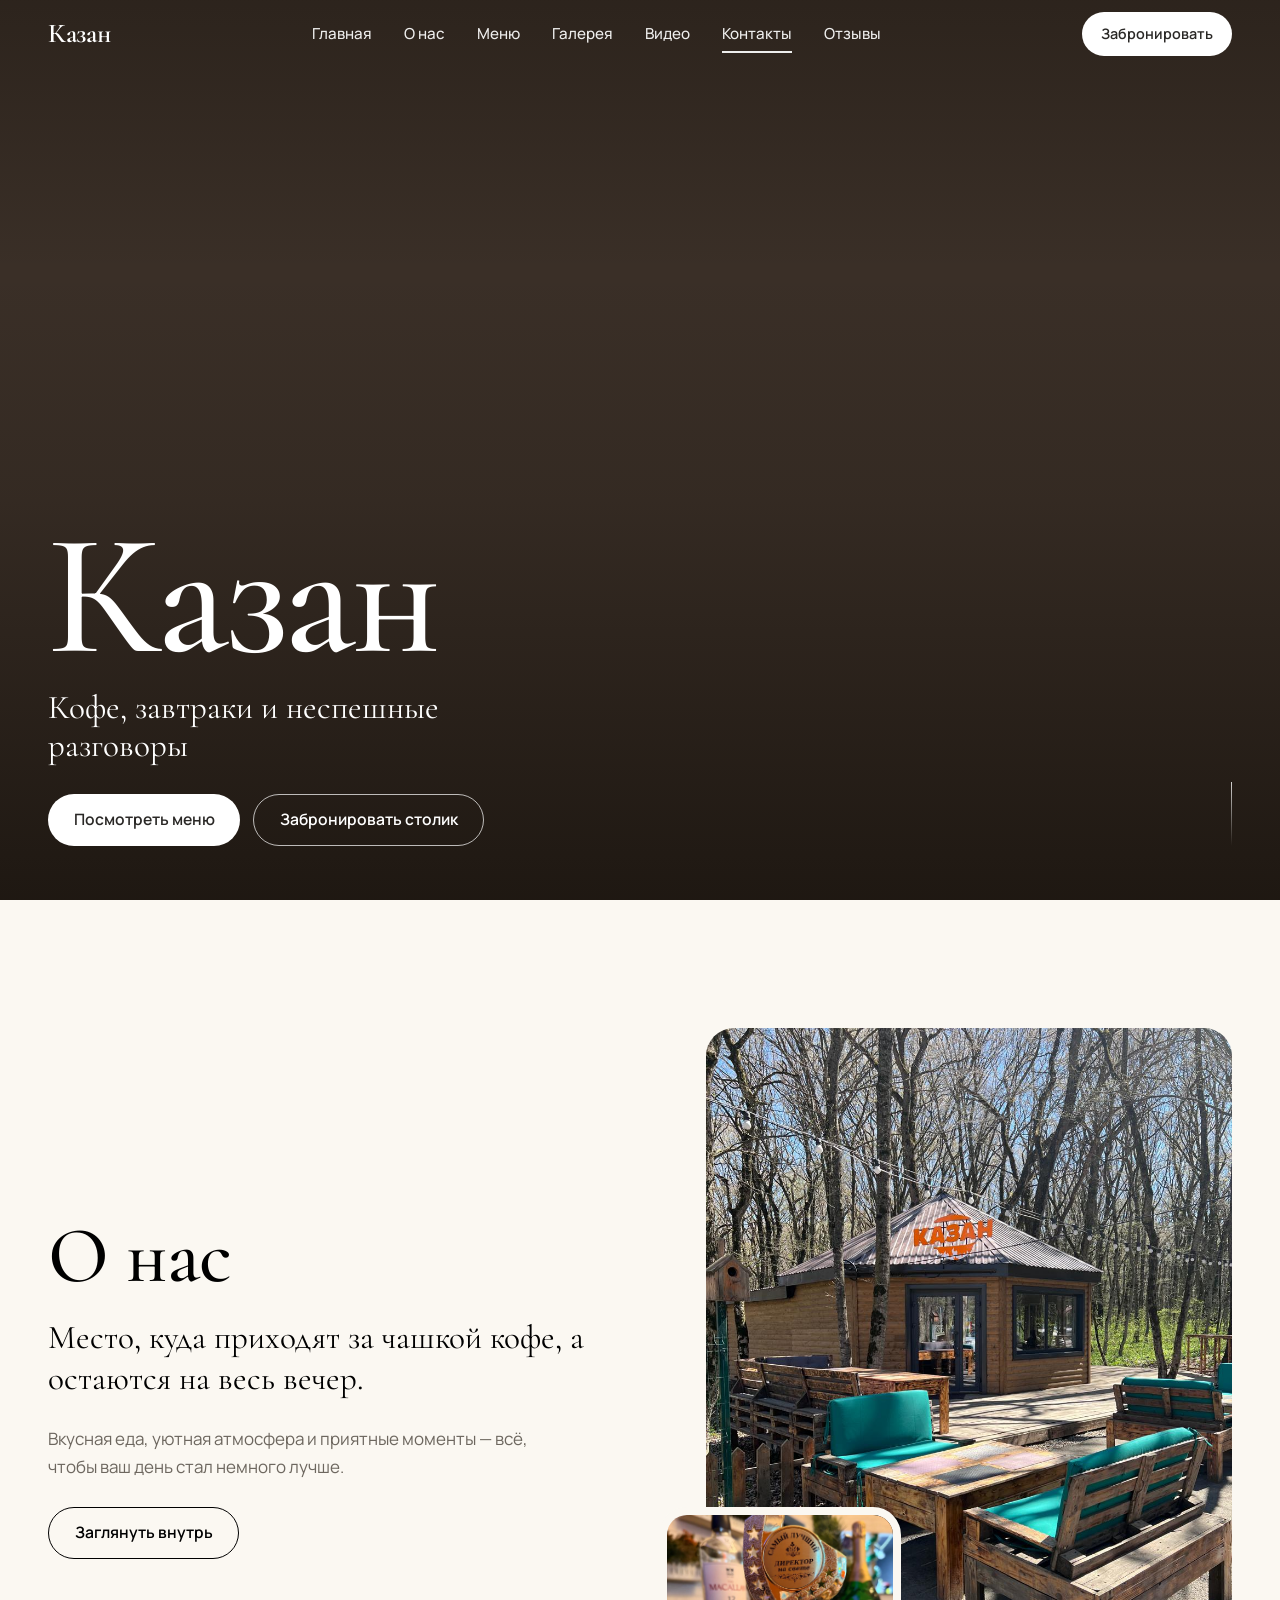
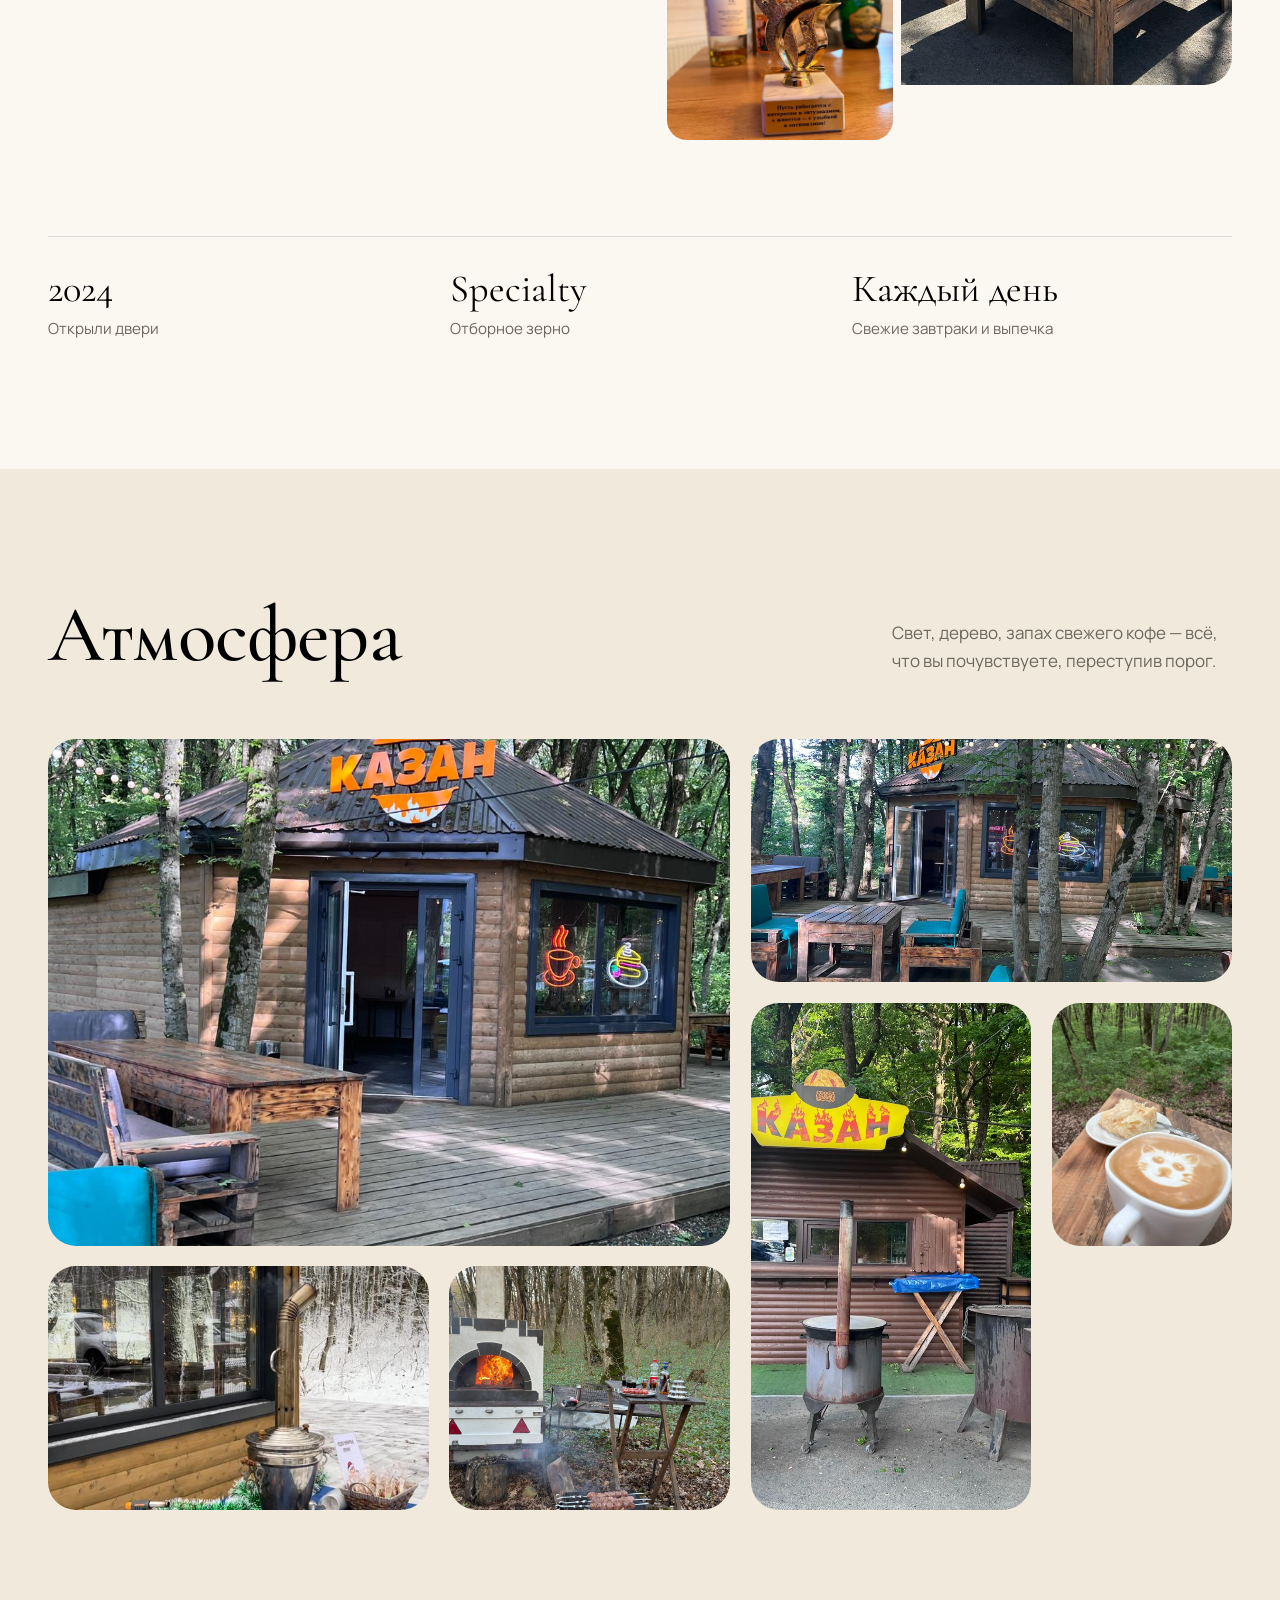
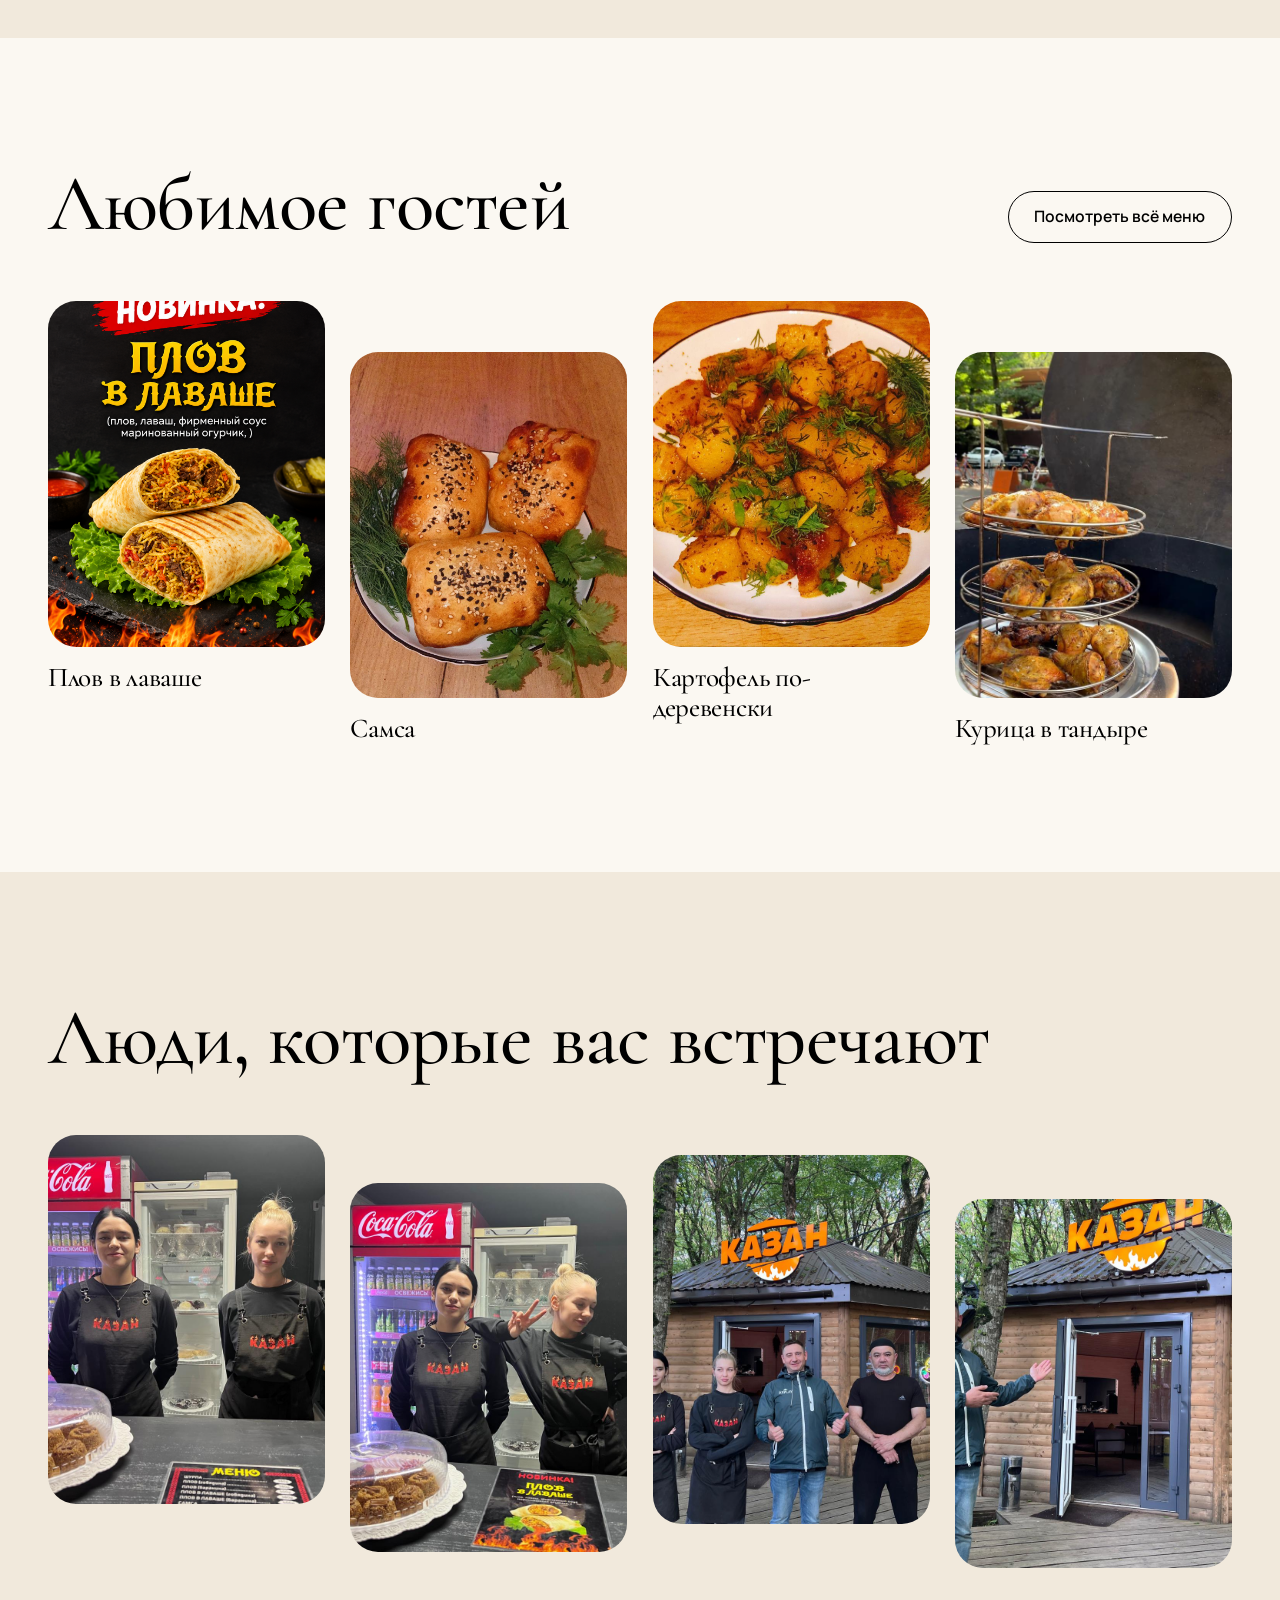
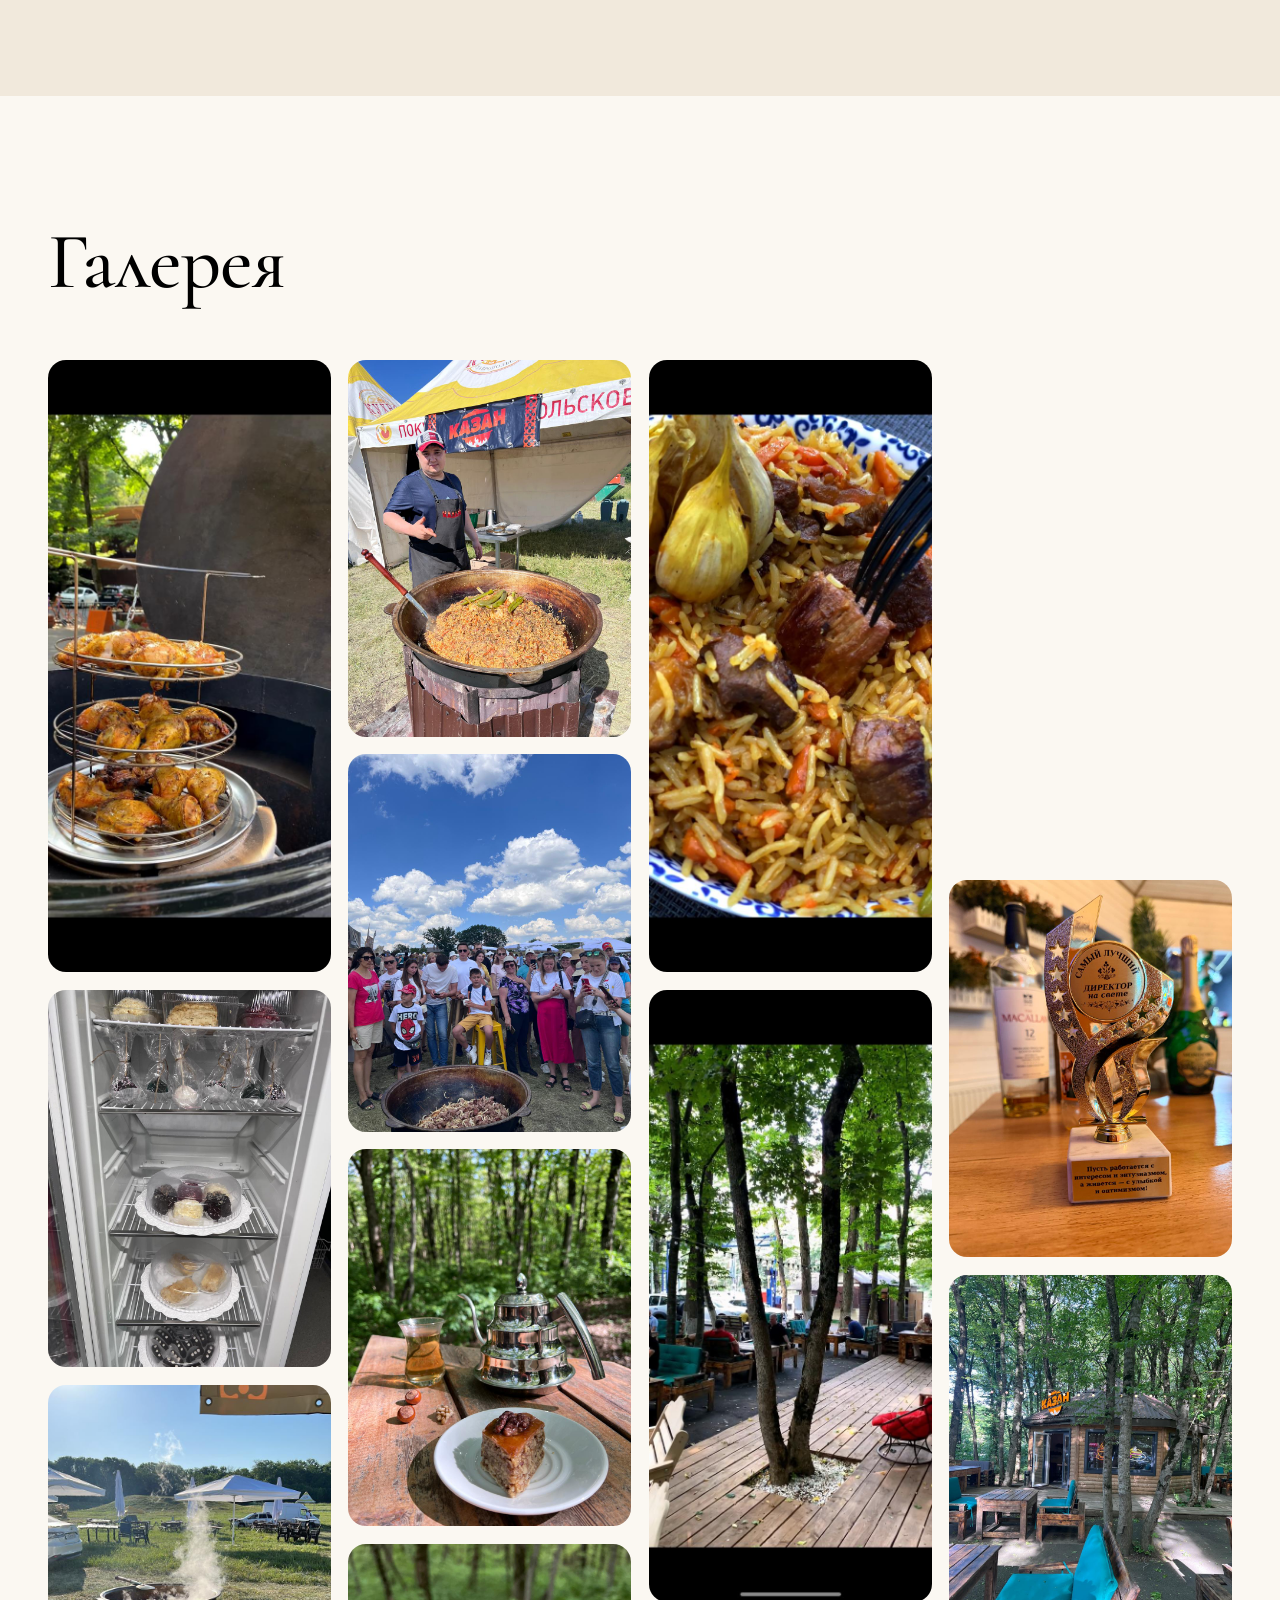
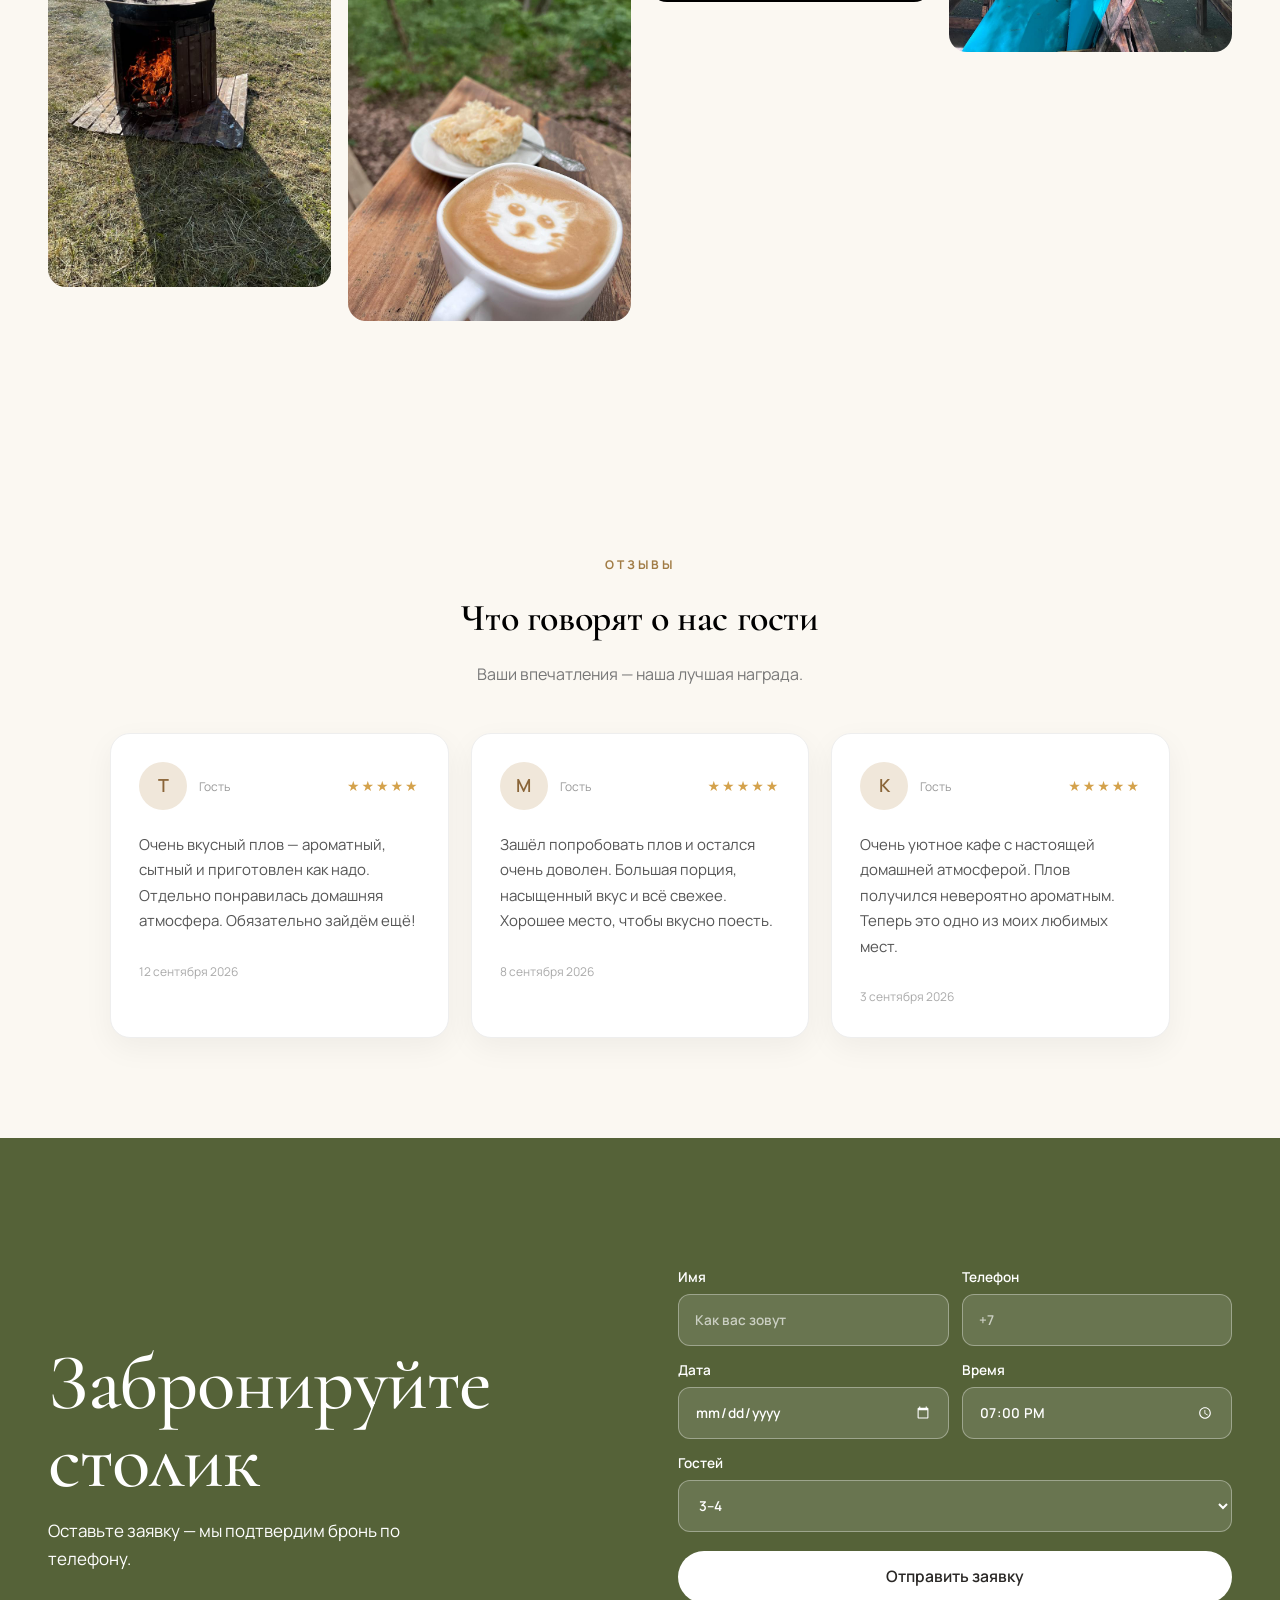
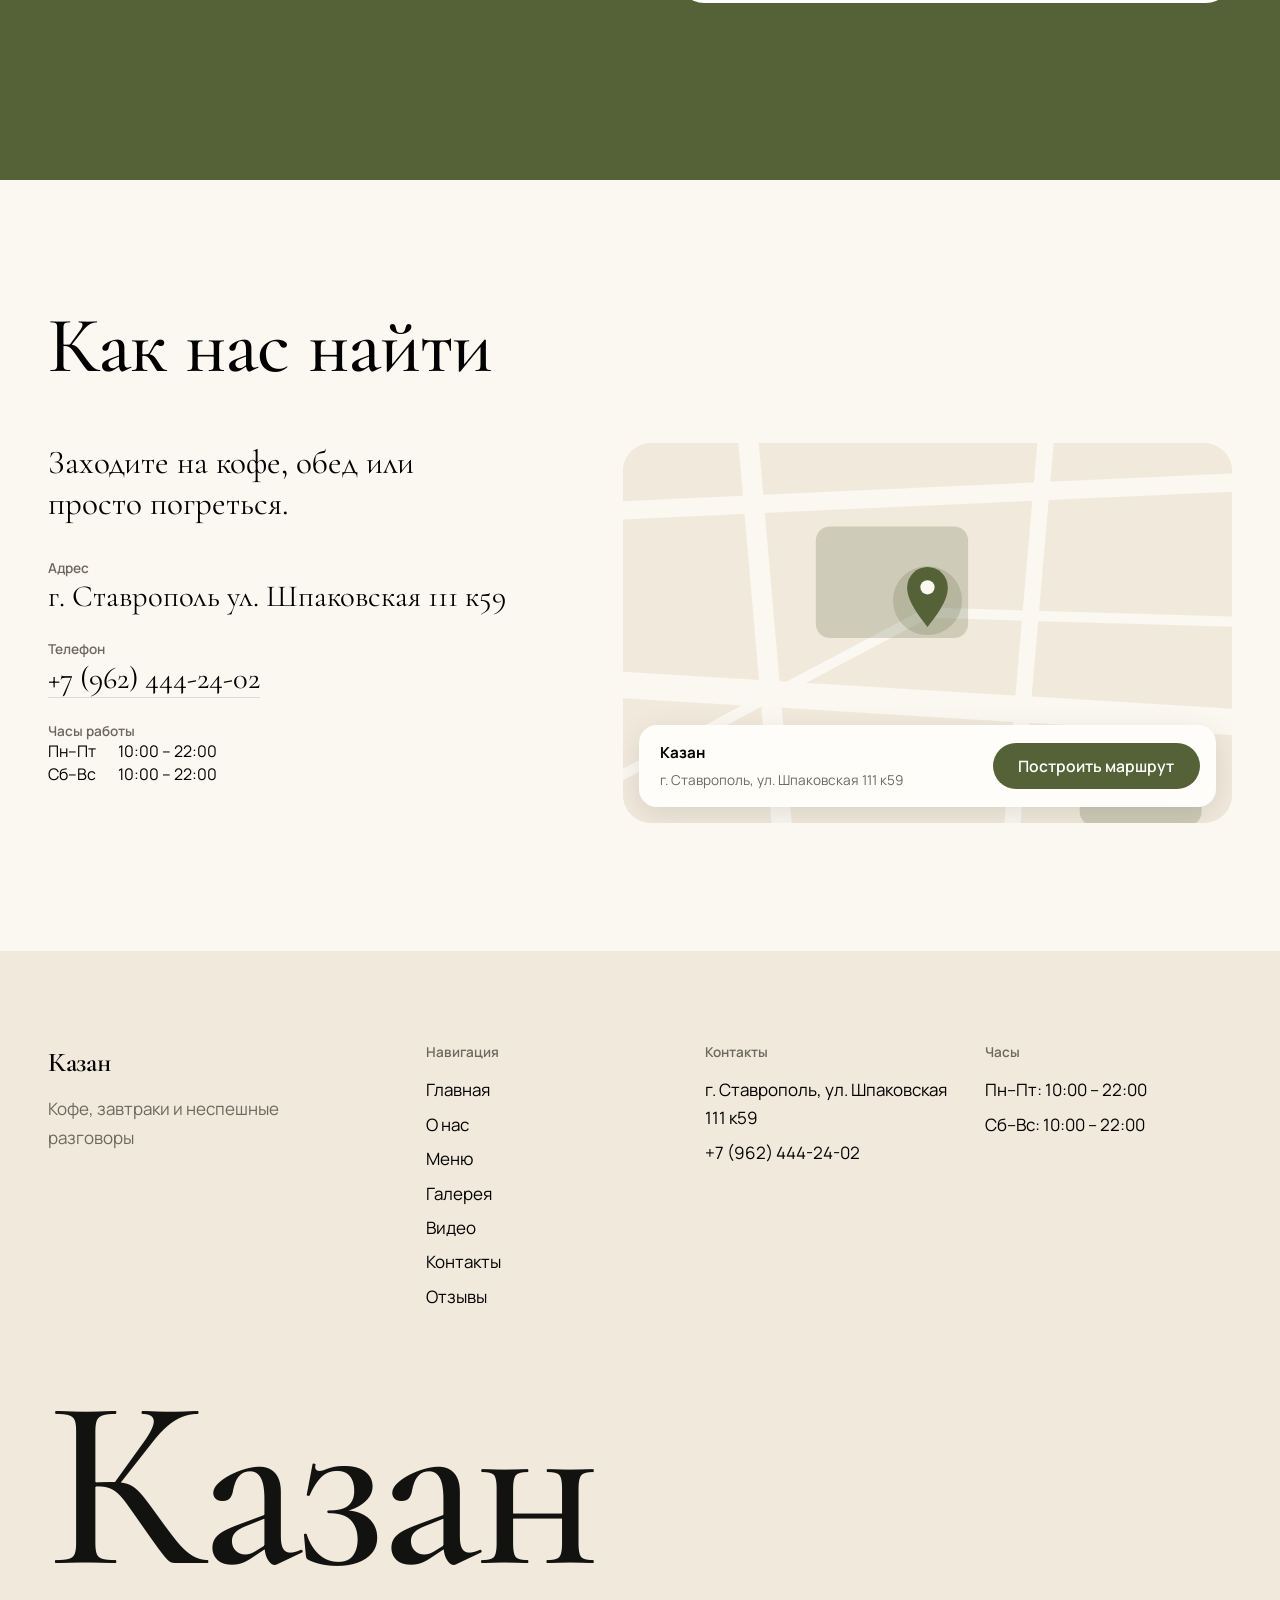
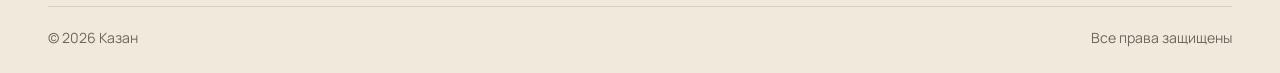
==== index.html @ 2def9647 "Add files via upload" ====
<!DOCTYPE html>
<html lang="ru" class="no-js">

<head>
  <meta charset="utf-8">
  <meta name="viewport" content="width=device-width, initial-scale=1, viewport-fit=cover">

  <!-- Основные данные сайта -->
  <title>Казан — кафе и кофейня</title>
  <meta name="description"
    content="Кафе «Казан»: завтраки, кофе, десерты и уютная атмосфера. Меню, фотографии, видео, адрес и бронирование столика.">

  <meta property="og:type" content="website">
  <meta property="og:title" content="Казан — кафе и кофейня">
  <meta property="og:description" content="Завтраки, кофе, десерты и атмосфера, в которой хочется задержаться.">
  <meta property="og:locale" content="ru_RU">
  <meta name="theme-color" content="#fbf8f2">

  <link rel="preconnect" href="https://fonts.googleapis.com">
  <link rel="preconnect" href="https://fonts.gstatic.com" crossorigin>
  <link
    href="https://fonts.googleapis.com/css2?family=Cormorant+Garamond:ital,wght@0,500;0,600;1,500&family=Manrope:wght@400;500;600;700&display=swap"
    rel="stylesheet">

  <script type="application/ld+json">
  {
    "@context": "https://schema.org",
    "@type": "CafeOrCoffeeShop",
    "name": "Казан",
    "servesCuisine": "Кофе, завтраки, десерты",
    "description": "Кафе с завтраками, кофе и десертами"
  }
  </script>

  <link rel="stylesheet" href="style.css">
</head>

<body>

  <header class="hdr" id="hdr">
    <div class="wrap in">
      <a href="#top" class="logo" id="logo" aria-label="На главную">Казан</a>

      <nav class="nav" id="nav" aria-label="Основная навигация">
        <a href="#top">Главная</a>
        <a href="#about">О нас</a>
        <a href="menu.html">Меню</a>
        <a href="#gallery">Галерея</a>
        <a href="#video">Видео</a>
        <a href="#contacts">Контакты</a>
        <a href="#rating">Отзывы</a>
      </nav>

      <a href="#booking" class="btn btn-fill">Забронировать</a>

      <button class="burger" id="burger" aria-label="Открыть меню" aria-expanded="false">
        <span></span>
      </button>
    </div>
  </header>

  <div class="panel" id="panel">
    <nav id="pnav" aria-label="Мобильная навигация">
      <a href="#top" data-close>Главная</a>
      <a href="#about" data-close>О нас</a>
      <a href="menu.html" data-close>Меню</a>
      <a href="#gallery" data-close>Галерея</a>
      <a href="#video" data-close>Видео</a>
      <a href="#contacts" data-close>Контакты</a>
      <a href="#rating" data-close>Отзывы</a>
    </nav>
    <a href="#booking" class="btn btn-fill" data-close>Забронировать столик</a>
  </div>

  <main id="top">

    <!-- =========================================================
         ГЛАВНЫЙ ЭКРАН
         Меняйте название, подзаголовок, видео и poster прямо здесь.
         ========================================================= -->
    <section class="hero" aria-label="Главный экран" id="hero">
      <div class="hero-media hero-fb" style="background:url('images/hero-poster.jpg') center/cover"></div>

      <video autoplay muted loop playsinline preload="metadata" poster="images/hero-poster.jpg" aria-hidden="true">
        <source src="video/video1.mp4" type="video/mp4">
      </video>

      <div class="hero-c">
        <div class="wrap">
          <h1 class="rise">Казан</h1>
          <p class="rise">Кофе, завтраки и неспешные разговоры</p>
          <div class="cta rise">
            <a class="btn btn-light" href="menu.html">Посмотреть меню</a>
            <a class="btn btn-ghost" href="#booking">Забронировать столик</a>
          </div>
        </div>
      </div>

      <span class="cue" aria-hidden="true"></span>
    </section>

    <!-- =========================================================
         О НАС
         ========================================================= -->
    <section id="about" aria-labelledby="about-t">
      <div class="wrap">
        <div class="about">
          <div class="txt">
            <h2 class="h2" id="about-t" data-r>О нас</h2>

            <p class="lead" data-r>
              Место, куда приходят за чашкой кофе, а остаются на весь вечер.
            </p>

            <p class="mute" data-r style="max-width:52ch">
              Вкусная еда, уютная атмосфера и приятные моменты — всё, чтобы ваш день стал немного лучше.
            </p>

            <a class="btn btn-line" href="#atmosphere" data-r>Заглянуть внутрь</a>
          </div>

          <div class="about-img" data-r>
            <div class="ph a">
              <img src="image/vid-snaruji.jpeg" width="900" height="1125" alt="Главный зал кафе" loading="lazy"
                decoding="async" data-placeholder-tone="coffee" data-placeholder-label="Фото: главный зал">
            </div>

            <div class="ph b">
              <img src="image/medal.jpeg" width="600" height="600" alt="Деталь интерьера" loading="lazy"
                decoding="async" data-placeholder-tone="olive" data-placeholder-label="Фото: деталь">
            </div>
          </div>
        </div>

        <dl class="facts" data-r>
          <div>
            <dt>2024</dt>
            <dd>Открыли двери</dd>
          </div>
          <div>
            <dt>Specialty</dt>
            <dd>Отборное зерно</dd>
          </div>
          <div>
            <dt>Каждый день</dt>
            <dd>Свежие завтраки и выпечка</dd>
          </div>
        </dl>
      </div>
    </section>

    <!-- =========================================================
         АТМОСФЕРА
         Все фотографии меняются здесь через src.
         ========================================================= -->
    <section id="atmosphere" class="atmo" aria-labelledby="atmo-t">
      <div class="wrap">
        <div class="atmo-head">
          <h2 class="h2" id="atmo-t" data-r>Атмосфера</h2>
          <p class="mute" data-r>
            Свет, дерево, запах свежего кофе — всё, что вы почувствуете,
            переступив порог.
          </p>
        </div>

        <div class="atmo-grid">
          <div class="ph g1" data-r>
            <img src="image/atmosfera-kazan.jpeg" width="1400" height="1000" alt="Общий вид зала" loading="lazy"
              decoding="async" data-placeholder-tone="butter" data-placeholder-label="Фото: зал">
          </div>

          <div class="ph g2" data-r>
            <img src="image/atm-kazan2.jpeg" width="900" height="600" alt="Барная стойка" loading="lazy"
              decoding="async" data-placeholder-tone="coffee" data-placeholder-label="Фото: барная стойка">
          </div>

          <div class="ph g3" data-r>
            <img src="image/atm-kazan3.jpeg" width="700" height="1000" alt="Столик у окна" loading="lazy"
              decoding="async" data-placeholder-tone="sage" data-placeholder-label="Фото: у окна">
          </div>

          <div class="ph g4" data-r>
            <img src="image/coffee.jpeg" width="500" height="500" alt="Детали интерьера" loading="lazy" decoding="async"
              data-placeholder-tone="peach" data-placeholder-label="Фото: детали">
          </div>

          <div class="ph g5" data-r>
            <img src="image/sneg-atm.jpeg" width="800" height="500" alt="Тёплый свет" loading="lazy" decoding="async"
              data-placeholder-tone="latte" data-placeholder-label="Фото: свет">
          </div>

          <div class="ph g6" data-r>
            <img src="image/photo.jpeg" width="700" height="500" alt="Посуда и текстиль" loading="lazy" decoding="async"
              data-placeholder-tone="olive" data-placeholder-label="Фото: посуда">
          </div>
        </div>
      </div>
    </section>

    <!-- =========================================================
         ПОПУЛЯРНОЕ
         ========================================================= -->
    <section id="popular" aria-labelledby="pop-t">
      <div class="wrap">
        <div class="sec-head">
          <h2 class="h2" id="pop-t" data-r>Любимое гостей</h2>
          <a class="btn btn-line" href="menu.html">Посмотреть всё меню</a>
        </div>

        <div class="pop">
          <article data-r>
            <div class="ph">
              <img src="image/blyud+kombo/plov-lavash(n).png" width="800" height="1000" alt="Сырники" loading="lazy"
                decoding="async" data-placeholder-tone="butter" data-placeholder-label="Фото: блюдо">
            </div>
            <h3>Плов в лаваше</h3>
          </article>

          <article data-r>
            <div class="ph">
              <img src="image/blyud+kombo/samsa.jpeg" width="800" height="1000" alt="Тост с авокадо" loading="lazy"
                decoding="async" data-placeholder-tone="olive" data-placeholder-label="Фото: блюдо">
            </div>
            <h3>Самса</h3>
          </article>

          <article data-r>
            <div class="ph">
              <img src="image/blyud+kombo/kartoshka.jpeg" width="800" height="1000" alt="Флэт уайт" loading="lazy"
                decoding="async" data-placeholder-tone="coffee" data-placeholder-label="Фото: напиток">
            </div>
            <h3>Картофель по-деревенски</h3>
          </article>

          <article data-r>
            <div class="ph">
              <img src="image/blyud+kombo/kurica-v-tandire.jpeg" width="800" height="1000" alt="Тарт с грушей" loading="lazy"
                decoding="async" data-placeholder-tone="peach" data-placeholder-label="Фото: десерт">
            </div>
            <h3>Курица в тандыре</h3>
          </article>
        </div>
      </div>
    </section>

    <!-- =========================================================
         КОМАНДА
         ========================================================= -->
    <section id="team" class="team" aria-labelledby="team-t">
      <div class="wrap">
        <div class="sec-head">
          <h2 class="h2" id="team-t" data-r>Люди, которые вас встречают</h2>
        </div>

        <div class="team-row">
          <article data-r>
            <div class="ph">
              <img src="image/baristi.jpeg" width="720" height="960" alt="Шеф-повар" loading="lazy" decoding="async"
                data-placeholder-tone="peach" data-placeholder-label="Фото: сотрудник">
            </div>
          </article>

          <article data-r>
            <div class="ph">
              <img src="image/baristi2.jpeg" width="720" height="960" alt="Бариста" loading="lazy" decoding="async"
                data-placeholder-tone="latte" data-placeholder-label="Фото: сотрудник">
            </div>

          </article>

          <article data-r>
            <div class="ph">
              <img src="image/koll.jpeg" width="720" height="960" alt="Кондитер" loading="lazy" decoding="async"
                data-placeholder-tone="butter" data-placeholder-label="Фото: сотрудник">
            </div>

          </article>

          <article data-r>
            <div class="ph">
              <img src="image/kazan.jpeg" width="720" height="960" alt="Управляющий" loading="lazy" decoding="async"
                data-placeholder-tone="sage" data-placeholder-label="Фото: сотрудник">
            </div>

          </article>
        </div>
      </div>
    </section>



    <!-- =========================================================
         ГАЛЕРЕЯ
         ========================================================= -->
    <section id="gallery" aria-labelledby="gal-t">
      <div class="wrap">
        <div class="sec-head">
          <h2 class="h2" id="gal-t" data-r>Галерея</h2>
        </div>

        <div class="gal">
          <button data-i="0" aria-label="Открыть фото: Интерьер" data-r>
            <img src="image/1.jpeg" width="800" height="1000" alt="Интерьер кафе" loading="lazy" decoding="async"
              data-placeholder-tone="coffee" data-placeholder-label="Интерьер">
          </button>
          <button data-i="1" aria-label="Открыть фото: Блюдо" data-r>
            <img src="image/2.jpeg" width="1000" height="700" alt="Блюдо на столе" loading="lazy" decoding="async"
              data-placeholder-tone="butter" data-placeholder-label="Блюдо">
          </button>
          <button data-i="2" aria-label="Открыть фото: Деталь" data-r>
            <img src="image/3.jpeg" width="800" height="800" alt="Деталь интерьера" loading="lazy" decoding="async"
              data-placeholder-tone="olive" data-placeholder-label="Деталь">
          </button>
          <button data-i="3" aria-label="Открыть фото: Команда" data-r>
            <img src="image/4.jpeg" width="800" height="1200" alt="Команда кафе" loading="lazy" decoding="async"
              data-placeholder-tone="peach" data-placeholder-label="Команда">
          </button>
          <button data-i="4" aria-label="Открыть фото: Кофе" data-r>
            <img src="image/5.jpeg" width="1000" height="750" alt="Чашка кофе" loading="lazy" decoding="async"
              data-placeholder-tone="latte" data-placeholder-label="Кофе">
          </button>
          <button data-i="5" aria-label="Открыть фото: Зал" data-r>
            <img src="image/6.jpeg" width="800" height="1000" alt="Зал кафе" loading="lazy" decoding="async"
              data-placeholder-tone="sage" data-placeholder-label="Зал">
          </button>
          <button data-i="6" aria-label="Открыть фото: Бар" data-r>
            <img src="image/7.jpeg" width="800" height="600" alt="Барная стойка" loading="lazy" decoding="async"
              data-placeholder-tone="roast" data-placeholder-label="Бар">
          </button>
          <button data-i="7" aria-label="Открыть фото: Выпечка" data-r>
            <img src="image/8.jpeg" width="800" height="1100" alt="Свежая выпечка" loading="lazy" decoding="async"
              data-placeholder-tone="butter" data-placeholder-label="Выпечка">
          </button>
          <button data-i="8" aria-label="Открыть фото: Свет" data-r>
            <img src="image/9.jpeg" width="1000" height="1000" alt="Тёплый свет" loading="lazy" decoding="async"
              data-placeholder-tone="coffee" data-placeholder-label="Свет">
          </button>
          <button data-i="9" aria-label="Открыть фото: Десерт" data-r>
            <img src="image/foto.jpeg" width="900" height="700" alt="Десерт" loading="lazy" decoding="async"
              data-placeholder-tone="peach" data-placeholder-label="Десерт">
          </button>
          <button data-i="10" aria-label="Открыть фото: Растения" data-r>
            <img src="image/medal.jpeg" width="800" height="1000" alt="Зелень в интерьере" loading="lazy"
              decoding="async" data-placeholder-tone="olive" data-placeholder-label="Растения">
          </button>
          <button data-i="11" aria-label="Открыть фото: Стол" data-r>
            <img src="image/atm-kazan2.jpeg" width="1000" height="650" alt="Накрытый стол" loading="lazy"
              decoding="async" data-placeholder-tone="latte" data-placeholder-label="Стол">
          </button>
        </div>
      </div>
    </section>

    <section id="rating" class="rating-section">
      <div class="reviews-header"> <span class="reviews-label">ОТЗЫВЫ</span>
        <h2>Что говорят о нас гости</h2>
        <p>Ваши впечатления — наша лучшая награда.</p>
      </div>
      <div class="reviews-grid">
        <article class="review">
          <div class="review-top">
            <div class="avatar">Т</div>
            <div class="review-info">
              <span>Гость</span>
            </div>
            <div class="rating">★★★★★</div>
          </div>
          <p class="text-otziv"> Очень вкусный плов — ароматный, сытный и приготовлен как надо. Отдельно понравилась домашняя атмосфера. Обязательно зайдём ещё!</p> <span class="review-date">12 сентября 2026</span>
        </article>
        <article class="review">
          <div class="review-top">
            <div class="avatar">М</div>
            <div class="review-info">
              <span>Гость</span>
            </div>
            <div class="rating">★★★★★</div>
          </div>
          <p class="text-otziv"> Зашёл попробовать плов и остался очень доволен. Большая порция, насыщенный вкус и всё свежее. Хорошее место, чтобы вкусно поесть.</p> <span class="review-date">8 сентября 2026</span>
        </article>
        <article class="review">
          <div class="review-top">
            <div class="avatar">К</div>
            <div class="review-info">
              <span>Гость</span>
            </div>
            <div class="rating">★★★★★</div>
          </div>
          <p class="text-otziv"> Очень уютное кафе с настоящей домашней атмосферой. Плов получился невероятно ароматным. Теперь это одно из моих любимых мест.</p> <span class="review-date">3 сентября 2026</span>
        </article>
      </div>
    </section>

    <!-- =========================================================
         БРОНИРОВАНИЕ
         ========================================================= -->
    <section id="booking" class="book" aria-labelledby="book-t">
      <div class="wrap book-in">
        <div>
          <h2 class="h2" id="book-t" data-r>Забронируйте столик</h2>
          <p data-r>Оставьте заявку — мы подтвердим бронь по телефону.</p>
        </div>

        <form class="form" id="bform" data-r novalidate>
          <label>Имя
            <input name="name" required autocomplete="name" placeholder="Как вас зовут">
          </label>

          <label>Телефон
            <input name="phone" type="tel" required autocomplete="tel" placeholder="+7">
          </label>

          <label>Дата
            <input name="date" type="date" class="data" required>
          </label>

          <label>Время
            <input name="time" type="time" required value="19:00">
          </label>

          <label class="full">Гостей
            <select name="guests">
              <option>1–2</option>
              <option selected>3–4</option>
              <option>5–6</option>
              <option>7 и больше</option>
            </select>
          </label>

          <button class="btn full" type="submit">Отправить заявку</button>
          <p class="note" id="bnote" role="status"></p>
        </form>
      </div>
    </section>

    <!-- =========================================================
         КОНТАКТЫ
         Здесь удобно менять адрес, телефон, почту, часы и соцсети.
         ========================================================= -->
    <section id="contacts" aria-labelledby="cont-t">
      <div class="wrap">
        <div class="sec-head">
          <h2 class="h2" id="cont-t" data-r>Как нас найти</h2>
        </div>

        <div class="cont">
          <div data-r>
            <p class="lead">Заходите на кофе, обед или просто погреться.</p>

            <dl>
              <div>
                <dt>Адрес</dt>
                <dd>г. Ставрополь ул. Шпаковская  111 к59</dd>
              </div>

              <div>
                <dt>Телефон</dt>
                <dd><a href="tel:+70000000000">+7 (962) 444-24-02</a></dd>
              </div>

              <div>
                <dt>Часы работы</dt>
                <dd>
                  <div class="hrs">
                    <span>Пн–Пт</span><span>10:00 -- 22:00</span>
                    <span>Сб–Вс</span><span>10:00 -- 22:00</span>
                  </div>
                </dd>
              </div>
            </dl>
          </div>

          <div class="map" data-r>
            <svg viewBox="0 0 600 420" preserveAspectRatio="xMidYMid slice" aria-hidden="true">
              <rect width="600" height="420" fill="var(--bg2)" />
              <g fill="none" stroke="var(--bg)" stroke-linecap="round">
                <path d="M-20 90 L640 60" stroke-width="18" />
                <path d="M-20 260 L640 300" stroke-width="26" />
                <path d="M120 -20 L160 440" stroke-width="20" />
                <path d="M420 -20 L380 440" stroke-width="16" />
                <path d="M-20 360 L300 190 L640 200" stroke-width="10" />
              </g>
              <g fill="var(--acc)" opacity=".22">
                <rect x="190" y="105" width="150" height="110" rx="14" />
                <rect x="450" y="320" width="120" height="80" rx="14" />
              </g>
              <g transform="translate(300 178)">
                <circle r="34" fill="var(--acc)" opacity=".2" />
                <path d="M0 26 C-18 4 -20 -6 -20 -13 a20 20 0 1 1 40 0 c0 7 -2 17 -20 39z" fill="var(--acc)" />
                <circle cy="-13" r="7" fill="var(--bg)" />
              </g>
            </svg>

            <div class="route">
              <span>
                <b>Казан</b>
                <span class="mute" style="font-size:.85rem">г. Ставрополь, ул. Шпаковская 111 к59</span>
              </span>
              <a class="btn btn-fill"
                href="https://2gis.ru/stavropol/geo/8022672491482347?m=41.920487%2C45.032286%2F16"
                target="_blank" rel="noopener">Построить маршрут</a>
            </div>
          </div>
        </div>
      </div>
    </section>

  </main>

  <footer id="footer">
    <div class="wrap">
      <div class="f-top">
        <div>
          <a class="logo" href="#top">Казан</a>
          <p class="mute" style="margin-top:.6rem;max-width:30ch">
            Кофе, завтраки и неспешные разговоры
          </p>
        </div>

        <div>
          <h4>Навигация</h4>
          <ul>
            <li><a href="#top">Главная</a></li>
            <li><a href="#about">О нас</a></li>
            <li><a href="menu.html#menu">Меню</a></li>
            <li><a href="#gallery">Галерея</a></li>
            <li><a href="#video">Видео</a></li>
            <li><a href="#contacts">Контакты</a></li>
            <li><a href="#rating">Отзывы</a></li>
          </ul>
        </div>

        <div>
          <h4>Контакты</h4>
          <ul>
            <li>г. Ставрополь, ул. Шпаковская  111 к59</li>
            <li><a href="tel:+79624442402">+7 (962) 444-24-02</a></li>
          </ul>
        </div>

        <div>
          <h4>Часы</h4>
          <ul>
            <li>Пн–Пт: 10:00 – 22:00</li>
            <li>Сб–Вс: 10:00 – 22:00</li>
          </ul>
        </div>
      </div>

      <div class="f-big" aria-hidden="true">Казан</div>

      <div class="f-bot">
        <span>© 2026 Казан</span>
        <span>Все права защищены</span>
      </div>
    </div>
  </footer>

  <!-- =========================================================
       LIGHTBOX
       ========================================================= -->
  <div class="lb" id="lb" role="dialog" aria-modal="true" aria-label="Просмотр">
    <button class="x" aria-label="Закрыть">✕</button>
    <button class="pv" aria-label="Предыдущее">‹</button>
    <button class="nx" aria-label="Следующее">›</button>
    <div id="lbc"></div>
  </div>

  <script src="script.js" defer></script>
</body>

</html>
---- style.css ----
:root {
  --bg: #fbf8f2;
  --bg2: #f1e9dc;
  --card: #fffdf9;
  --ink: #2a2826;
  --mute: #6d675f;
  --acc: #556238;
  --acc-ink: #ffffff;
  --line: rgba(42, 40, 38, .14);

  --serif: "Cormorant Garamond", "Iowan Old Style", Georgia, "Times New Roman", serif;
  --sans: "Manrope", system-ui, -apple-system, "Segoe UI", Roboto, Arial, sans-serif;

  --r-lg: 28px;
  --r-md: 18px;
  --r-sm: 12px;

  --pad: clamp(1.1rem, 4vw, 3rem);
  --max: 1360px;
}

* {
  box-sizing: border-box;
  margin: 0;
  padding: 0;
}



html {
  scroll-behavior: smooth;
  scroll-padding-top: 76px;
  -webkit-text-size-adjust: 100%
}

html,
body {
  height: auto;
  overflow-x: hidden;
}

body {
  background: var(--bg);
  font: 400 1.0625rem/1.65 var(--sans);
  overflow-x: hidden;
  -webkit-font-smoothing: antialiased
}

img,
video {
  display: block;
  max-width: 100%
}

a {
  color: inherit;
  text-decoration: none
}

button {
  font: inherit;
  color: inherit;
  background: none;
  border: 0;
  cursor: pointer
}

:focus-visible {
  outline: 2px solid var(--acc);
  outline-offset: 3px;
  border-radius: 6px
}

.wrap {
  width: 100%;
  max-width: var(--max);
  margin-inline: auto;
  padding-inline: var(--pad);
}

section {
  padding-block: clamp(4.5rem, 10vw, 9rem)
}

h1,
h2,
h3 {
  font-family: var(--serif);
  font-weight: 500;
  letter-spacing: -.01em
}

.h2 {
  font-size: clamp(2.5rem, 6.2vw, 5rem);
  line-height: .98;
  text-wrap: balance
}

.lead {
  font-family: var(--serif);
  font-size: clamp(1.5rem, 2.6vw, 2.25rem);
  line-height: 1.22;
  text-wrap: pretty
}

.mute {
  color: var(--mute);
}

.sr {
  position: absolute;
  width: 1px;
  height: 1px;
  overflow: hidden;
  clip: rect(0 0 0 0);
}

/* buttons */
.btn {
  display: inline-flex;
  align-items: center;
  justify-content: center;
  gap: .5rem;
  min-height: 52px;
  padding: 0 1.6rem;
  border-radius: 999px;
  font-weight: 600;
  font-size: .98rem;
  transition: transform .25s, background .25s, color .25s, border-color .25s
}

.btn-fill {
  background: var(--acc);
  color: var(--acc-ink)
}

.btn-fill:hover {
  transform: translateY(-2px)
}

.btn-line {
  border: 1.5px solid currentColor
}

.btn-line:hover {
  background: var(--ink);
  color: var(--bg);
  border-color: var(--ink)
}

.btn-light {
  background: #fff;
  color: #2a2826
}

.btn-ghost {
  border: 1.5px solid rgba(255, 255, 255, .7);
  color: #fff
}

.btn-ghost:hover {
  background: rgba(255, 255, 255, .16)
}

.btn-light:hover {
  transform: translateY(-2px)
}

/* header */
.hdr {
  position: fixed;
  inset: 0 0 auto 0;
  z-index: 50;
  padding-top: env(safe-area-inset-top, 0px);
  color: #fff;
  transition: background .35s, color .35s, box-shadow .35s
}

.hdr.solid {
  background: rgba(251, 248, 242, 0.92);
  backdrop-filter: blur(14px);
  -webkit-backdrop-filter: blur(14px);
  color: #2a2826;
  box-shadow: 0 1px 0 rgba(42, 40, 38, 0.14);
}

.hdr .in {
  display: flex;
  align-items: center;
  justify-content: space-between;
  height: 68px
}

.logo {
  font-family: var(--serif);
  font-size: 1.7rem;
  font-weight: 600;
  letter-spacing: -.01em;
}

.nav {
  display: flex;
  gap: 2rem;
  font-size: .95rem;
  font-weight: 500
}

.nav a {
  position: relative;
  padding: .4rem 0;
  opacity: .92
}

.nav a::after {
  content: "";
  position: absolute;
  left: 0;
  right: 0;
  bottom: 0;
  height: 1.5px;
  background: currentColor;
  transform: scaleX(0);
  transform-origin: left;
  transition: transform .3s
}

.nav a:hover::after,
.nav a.on::after {
  transform: scaleX(1)
}

.hdr .btn {
  min-height: 44px;
  padding: 0 1.2rem;
  font-size: .9rem
}

.hdr:not(.solid) .btn-fill {
  background: #fff;
  color: #2a2826
}

.burger {
  display: none;
  width: 48px;
  height: 48px;
  border-radius: 50%;
  place-items: center
}

.burger span {
  display: block;
  width: 22px;
  height: 1.5px;
  background: currentColor;
  position: relative;
  transition: .3s
}

.burger span::before,
.burger span::after {
  content: "";
  position: absolute;
  left: 0;
  width: 22px;
  height: 1.5px;
  background: currentColor;
  transition: .3s
}

.burger span::before {
  top: -7px
}

.burger span::after {
  top: 7px
}

.menu-open .burger span {
  background: transparent
}

.menu-open .burger span::before {
  top: 0;
  transform: rotate(45deg)
}

.menu-open .burger span::after {
  top: 0;
  transform: rotate(-45deg)
}

.panel {
  position: fixed;
  inset: 0;
  z-index: 40;
  background: var(--bg);
  color: var(--ink);
  padding: calc(90px + env(safe-area-inset-top, 0px)) var(--pad) calc(2rem + env(safe-area-inset-bottom, 0px));
  display: flex;
  flex-direction: column;
  justify-content: space-between;
  transform: translateY(-100%);
  visibility: hidden;
  transition: transform .5s cubic-bezier(.7, 0, .2, 1), visibility 0s .5s
}

.menu-open .panel {
  transform: none;
  visibility: visible;
  transition: transform .5s cubic-bezier(.7, 0, .2, 1)
}

.menu-open .hdr {
  background: transparent;
  color: var(--ink);
  box-shadow: none;
  backdrop-filter: none
}

.panel nav {
  display: flex;
  flex-direction: column
}

.panel nav a {
  font-family: var(--serif);
  font-size: clamp(2.4rem, 11vw, 3.4rem);
  line-height: 1.15;
  padding: .35rem 0;
  border-bottom: 1px solid var(--line)
}

.panel .btn {
  width: 100%
}

@media(max-width:940px) {

  .nav,
  .hdr .btn {
    display: none
  }

  .burger {
    display: grid
  }
}

/* hero */
.hero {
  position: relative;
  height: 100vh;
  height: 100svh;
  min-height: 560px;
  padding: 0;
  color: #fff;
  overflow: hidden;
  background: #3a2f27
}

.hero-media,
.hero video {
  position: absolute;
  inset: 0;
  width: 100%;
  height: 100%;
  object-fit: cover
}

.hero-fb {
  background:
    radial-gradient(60% 50% at 25% 30%, #d9b98a 0, transparent 70%),
    radial-gradient(50% 55% at 78% 65%, #8b9a5b 0, transparent 70%),
    radial-gradient(45% 40% at 60% 15%, #f0cdb5 0, transparent 70%), #4a3a2c;
  background-size: 140% 140%;
  animation: drift 22s ease-in-out infinite alternate
}

@keyframes drift {
  from {
    background-position: 0% 30%
  }

  to {
    background-position: 100% 70%
  }
}

.hero::after {
  content: "";
  position: absolute;
  inset: 0;
  background: linear-gradient(180deg, rgba(20, 15, 10, .35) 0, rgba(20, 15, 10, 0) 30%, rgba(20, 15, 10, .15) 55%, rgba(20, 15, 10, .72) 100%)
}

.hero-c {
  position: absolute;
  z-index: 2;
  left: 0;
  right: 0;
  bottom: 0;
  padding-bottom: calc(clamp(2rem, 6vh, 4rem) + env(safe-area-inset-bottom, 0px))
}

.hero h1 {
  font-size: clamp(3.6rem, 13.5vw, 11.5rem);
  line-height: .86;
  font-weight: 500;
  letter-spacing: -.03em;
  max-width: 12ch;
  text-wrap: balance
}

.hero p {
  font-family: var(--serif);
  font-size: clamp(1.35rem, 2.6vw, 2.1rem);
  margin: 1.1rem 0 1.8rem;
  max-width: 26ch;
  line-height: 1.15;
  opacity: .94;
}

.hero .cta {
  display: flex;
  gap: .8rem;
  flex-wrap: wrap
}

.hero .cue {
  position: absolute;
  z-index: 2;
  right: var(--pad);
  bottom: calc(clamp(2rem, 6vh, 4rem) + env(safe-area-inset-bottom, 0px));
  width: 1.5px;
  height: 64px;
  background: linear-gradient(#fff, transparent);
  opacity: .8
}

.rise {
  opacity: 0;
  transform: translateY(28px);
  animation: rise 1.1s cubic-bezier(.2, .7, .2, 1) forwards
}

.rise:nth-child(2) {
  animation-delay: .18s
}

.rise:nth-child(3) {
  animation-delay: .34s
}

@keyframes rise {
  to {
    opacity: 1;
    transform: none
  }
}

@media(max-width:600px) {
  .hero .cue {
    display: none
  }

  .hero .cta .btn {
    flex: 1 1 100%
  }
}

/* images */
.ph {
  position: relative;
  overflow: hidden;
  border-radius: var(--r-lg);
  background: var(--bg2)
}

.ph img {
  width: 100%;
  height: 100%;
  object-fit: cover;
  transition: transform 1.2s cubic-bezier(.2, .7, .2, 1)
}

.ph:hover img {
  transform: scale(1.05)
}

[data-r] {
  transition: opacity .9s ease, transform .9s cubic-bezier(.2, .7, .2, 1)
}

.js [data-r] {
  opacity: 0;
  transform: translateY(22px)
}

.js [data-r].in {
  opacity: 1;
  transform: none
}

/* about */
.about {
  display: grid;
  grid-template-columns: 1.05fr .95fr;
  gap: clamp(2rem, 6vw, 6rem);
  align-items: center
}

.about .txt>*+* {
  margin-top: 1.6rem
}

.about .lead {
  margin-top: 1.4rem
}

.about-img {
  position: relative;
  padding-bottom: 12%
}

.about-img .a {
  aspect-ratio: 4/5
}

.about-img .b {
  position: absolute;
  width: 46%;
  aspect-ratio: 1;
  left: -9%;
  bottom: 0;
  border: 8px solid var(--bg);
  border-radius: var(--r-lg)
}

.facts {
  display: grid;
  grid-template-columns: repeat(3, 1fr);
  gap: 1.4rem;
  margin-top: clamp(3rem, 7vw, 5.5rem);
  padding-top: 2rem;
  border-top: 1px solid var(--line)
}

.facts dt {
  font-family: var(--serif);
  font-size: clamp(1.6rem, 3vw, 2.4rem);
  line-height: 1.05
}

.facts dd {
  color: var(--mute);
  font-size: .95rem;
  margin-top: .4rem
}

@media(max-width:860px) {
  .about {
    grid-template-columns: 1fr
  }

  .about-img {
    order: -1;
    margin-inline: auto;
    width: min(100%, 520px)
  }

  .about-img .b {
    left: -3%
  }

  .facts {
    grid-template-columns: 1fr;
    gap: 1.6rem
  }
}

/* atmosphere */
.atmo {
  background: var(--bg2)
}

.atmo-grid {
  display: grid;
  grid-template-columns: repeat(12, 1fr);
  grid-auto-rows: clamp(150px, 19vw, 270px);
  gap: clamp(.7rem, 1.6vw, 1.3rem);
  margin-top: clamp(2rem, 5vw, 4rem)
}

.atmo-grid .ph {
  border-radius: var(--r-lg)
}

.g1 {
  grid-column: 1/8;
  grid-row: 1/3
}

.g2 {
  grid-column: 8/13;
  grid-row: 1/2
}

.g3 {
  grid-column: 8/11;
  grid-row: 2/4
}

.g4 {
  grid-column: 11/13;
  grid-row: 2/3
}

.g5 {
  grid-column: 1/5;
  grid-row: 3/4
}

.g6 {
  grid-column: 5/8;
  grid-row: 3/4
}

.atmo-head {
  display: flex;
  justify-content: space-between;
  align-items: end;
  gap: 2rem;
  flex-wrap: wrap
}

.atmo-head p {
  max-width: 34ch
}

@media(max-width:760px) {
  .atmo-grid {
    grid-template-columns: repeat(2, 1fr);
    grid-auto-rows: 44vw
  }

  .g1 {
    grid-column: 1/3;
    grid-row: auto/span 2
  }

  .g2,
  .g3,
  .g4,
  .g5,
  .g6 {
    grid-column: auto;
    grid-row: auto
  }

  .g3 {
    grid-row: auto/span 2
  }
}

/* head row */
.sec-head {
  display: flex;
  justify-content: space-between;
  align-items: end;
  gap: 1.5rem;
  flex-wrap: wrap;
  margin-bottom: clamp(2rem, 5vw, 3.6rem)
}

/* popular */
.pop {
  display: grid;
  grid-template-columns: repeat(4, 1fr);
  gap: clamp(.9rem, 2vw, 1.6rem);
  align-items: start
}

.pop article:nth-child(even) {
  margin-top: clamp(1.5rem, 4vw, 3.5rem)
}

.pop .ph {
  aspect-ratio: 4/5
}

.pop h3 {
  font-size: 1.7rem;
  margin-top: 1rem;
  line-height: 1.1
}

.pop p {
  color: var(--mute);
  font-size: .95rem;
  margin-top: .25rem
}

.pop .price {
  font-weight: 700;
  margin-top: .5rem;
  font-size: 1rem
}

@media(max-width:900px) {
  .pop {
    grid-template-columns: repeat(2, 1fr)
  }
}

/* team */
.team {
  background: var(--bg2)
}

.team-row {
  display: grid;
  grid-template-columns: repeat(4, 1fr);
  gap: clamp(.9rem, 2vw, 1.6rem);
  align-items: start
}

.team-row article:nth-child(2) {
  margin-top: 3rem
}

.team-row article:nth-child(3) {
  margin-top: 1.2rem
}

.team-row article:nth-child(4) {
  margin-top: 4rem
}

.team .ph {
  aspect-ratio: 3/4
}

.team h3 {
  font-size: 1.6rem;
  margin-top: .9rem;
  line-height: 1.1
}

.team p {
  color: var(--mute);
  font-size: .92rem
}

@media(max-width:860px) {
  .team-row {
    display: flex;
    overflow-x: auto;
    scroll-snap-type: x mandatory;
    gap: 1rem;
    margin-inline: calc(var(--pad)*-1);
    padding-inline: var(--pad);
    scrollbar-width: none
  }

  .team-row::-webkit-scrollbar {
    display: none
  }

  .team-row article {
    flex: 0 0 72%;
    scroll-snap-align: start;
    margin-top: 0 !important
  }
}

.header {
  text-align: center;
  padding: 45px 20px 25px;
}

.restaurant-name {
  font-size: 36px;
  font-weight: 700;
  margin-bottom: 10px;
}

.subtitle {
  color: #777;
  font-size: 16px;
}


/* ========================= */
/* КАТЕГОРИИ */
/* ========================= */

.categories {
  display: flex;
  justify-content: center;
  gap: 10px;
  padding: 15px 20px 35px;
  flex-wrap: wrap;
}

.category-btn {
  border: none;
  background: #fff;
  color: #333;

  padding: 12px 24px;

  border-radius: 30px;

  cursor: pointer;

  font-size: 15px;

  transition: 0.25s;

  box-shadow: 0 2px 10px rgba(0, 0, 0, 0.05);
}

.category-btn:hover {
  transform: translateY(-2px);
}

.category-btn.active {
  background: #222;
  color: #fff;
}


/* ========================= */
/* МЕНЮ */
/* ========================= */

.menu-section {
  display: none;

  max-width: 1200px;

  margin: 0 auto;

  padding: 0 20px 60px;
}

.menu-section.active {
  display: grid;

  grid-template-columns: repeat(3, 1fr);

  gap: 25px;
}


/* ========================= */
/* КАРТОЧКА */
/* ========================= */

.card {
  position: relative;
  background: #fff;

  border-radius: 18px;

  overflow: hidden;

  box-shadow:
    0 5px 25px rgba(0, 0, 0, 0.07);

  transition:
    transform 0.3s,
    box-shadow 0.3s;
}

.badge {
  position: absolute;
  top: 10px;
  right: 10px;
  color: white;
  background-color: red;
  border-radius: 30%;
  padding: 10px;
  margin: 5px auto;
  font-weight: 900;
}


/* ========================= */
/* ФОТО */
/* ========================= */

.card-image {
  width: 100%;

  height: 220px;

  object-fit: cover;

  display: block;
}


/* ========================= */
/* СОДЕРЖИМОЕ */
/* ========================= */

.card-content {
  padding: 20px;
}

.card-title {
  font-size: 20px;

  font-weight: 700;

  margin-bottom: 8px;
}

.card-description {
  color: #777;

  line-height: 1.5;

  font-size: 14px;

  min-height: 42px;

  margin-bottom: 18px;
}


/* ========================= */
/* ЦЕНА */
/* ========================= */

.card-bottom {
  display: flex;

  justify-content: space-between;

  align-items: center;
}

.price {
  font-size: 19px;

  font-weight: 700;
}

.weight {
  color: #999;

  font-size: 13px;
}


/* ========================= */
/* НАПИТКИ */
/* ========================= */

.drinks .card-image {
  height: 180px;
}


/* ========================= */
/* FOOTER */
/* ========================= */

.footer {
  text-align: center;

  padding: 30px 20px;

  color: #888;

  font-size: 14px;
}


/* ========================= */
/* ПЛАНШЕТ */
/* ========================= */

@media (max-width: 900px) {

  .menu-section.active {
    grid-template-columns: repeat(2, 1fr);
  }

}


/* ========================= */
/* ТЕЛЕФОН */
/* ========================= */

@media (max-width: 600px) {

  .header {
    padding-top: 30px;
  }

  .restaurant-name {
    font-size: 28px;
  }

  .categories {
    justify-content: flex-start;

    overflow-x: auto;

    flex-wrap: nowrap;

    padding-left: 15px;
    padding-right: 15px;
  }

  .category-btn {
    white-space: nowrap;
  }

  .menu-section.active {
    grid-template-columns: 1fr;

    padding-left: 15px;
    padding-right: 15px;
  }

  .card-image {
    height: 230px;
  }

}

/* gallery */
.gal {
  columns: 4;
  column-gap: clamp(.6rem, 1.4vw, 1.1rem)
}

.gal button {
  display: block;
  width: 100%;
  margin-bottom: clamp(.6rem, 1.4vw, 1.1rem);
  break-inside: avoid;
  border-radius: var(--r-md);
  overflow: hidden;
  position: relative
}

.gal img {
  width: 100%;
  height: auto;
  transition: transform 1s cubic-bezier(.2, .7, .2, 1), filter .5s
}

.gal button:hover img {
  transform: scale(1.05)
}

.gal button::after {
  content: "";
  position: absolute;
  inset: 0;
  background: rgba(20, 15, 10, .0);
  transition: .4s
}

.gal button:hover::after {
  background: rgba(20, 15, 10, .14)
}

@media(max-width:1000px) {
  .gal {
    columns: 3
  }
}

@media(max-width:640px) {
  .gal {
    columns: 2
  }
}

/* videos */
.vgrid {
  display: grid;
  grid-template-columns: repeat(12, 1fr);
  gap: clamp(.8rem, 1.6vw, 1.3rem)
}

.vc {
  position: relative;
  border-radius: var(--r-lg);
  overflow: hidden;
  color: #fff;
  text-align: left;
  min-height: 220px
}

.vc .ph {
  position: absolute;
  inset: 0;
  border-radius: 0
}

.vc::after {
  content: "";
  position: absolute;
  inset: 0;
  background: linear-gradient(180deg, transparent 45%, rgba(20, 15, 10, .7))
}

.vc .meta {
  position: absolute;
  z-index: 2;
  left: 1.3rem;
  right: 1.3rem;
  bottom: 1.2rem
}

.vc h3 {
  font-size: clamp(1.5rem, 2.4vw, 2.2rem);
  line-height: 1.05
}

.vc small {
  font-size: .85rem;
  opacity: .85
}

.play {
  position: absolute;
  z-index: 2;
  top: 1.2rem;
  right: 1.2rem;
  width: 56px;
  height: 56px;
  border-radius: 50%;
  background: rgba(255, 255, 255, .9);
  display: grid;
  place-items: center;
  transition: transform .3s
}

.play::before {
  content: "";
  margin-left: 4px;
  border-left: 15px solid #2a2826;
  border-block: 9px solid transparent
}

.vc:hover .play {
  transform: scale(1.1)
}

.v-wide {
  grid-column: span 8;
  aspect-ratio: 16/9
}

.v-mid {
  grid-column: span 6;
  aspect-ratio: 16/9
}

.v-wide {
  grid-column: span 2
}

@media(max-width:860px) {

  .v-wide,
  .v-mid {
    grid-column: span 12
  }

  .vc .meta {
    left: 1rem;
    right: 1rem
  }
}

.rating-section {
  max-width: 1100px;
  margin: 100px auto;
  padding: 0 20px;
}

.reviews-header {
  text-align: center;
  margin-bottom: 45px;
}

.reviews-label {
  display: inline-block;
  margin-bottom: 12px;
  font-size: 12px;
  font-weight: 700;
  letter-spacing: 3px;
  color: #a17c45;
}

.reviews-header h2 {
  margin: 0;
  font-size: 38px;
  font-weight: 600;
}

.reviews-header p {
  margin-top: 12px;
  color: #777;
  font-size: 16px;
}

.reviews-grid {
  display: grid;
  grid-template-columns: repeat(3, 1fr);
  gap: 22px;
}

.review {
  padding: 28px;
  background: #fff;
  border: 1px solid #eee;
  border-radius: 20px;
  box-shadow: 0 10px 30px rgba(0, 0, 0, 0.05);
  transition: transform 0.3s ease, box-shadow 0.3s ease;
}

.review:hover {
  transform: translateY(-6px);
  box-shadow: 0 18px 40px rgba(0, 0, 0, 0.09);
}

.review-top {
  display: flex;
  align-items: center;
  gap: 12px;
}

.avatar {
  width: 48px;
  height: 48px;
  display: flex;
  align-items: center;
  justify-content: center;
  border-radius: 50%;
  background: #f0e7da;
  color: #8a6538;
  font-size: 18px;
  font-weight: 600;
}

.review-info {
  flex: 1;
}

.review-info h3 {
  margin: 0;
  font-size: 16px;
}

.review-info span {
  display: block;
  margin-top: 3px;
  font-size: 12px;
  color: #999;
}

.rating {
  color: #d4a24c;
  font-size: 14px;
  letter-spacing: 2px;
}

.text-otziv {
  margin: 22px 0;
  color: #555;
  font-size: 15px;
  line-height: 1.7;
}

.review-date {
  font-size: 12px;
  color: #aaa;
}

/* Адаптация для телефона */
@media (max-width: 800px) {
  .reviews-grid {
    grid-template-columns: 1fr;
  }

  .reviews-header h2 {
    font-size: 30px;
  }
}

/* booking */
.book {
  background: var(--acc);
  color: var(--acc-ink)
}

.book-in {
  display: grid;
  grid-template-columns: 1fr 1fr;
  gap: clamp(2rem, 6vw, 6rem);
  align-items: center
}

.book p {
  opacity: .88;
  max-width: 36ch;
  margin-top: 1rem
}

.form {
  display: grid;
  grid-template-columns: 1fr 1fr;
  gap: .8rem
}

.form label {
  display: grid;
  gap: .35rem;
  font-size: .85rem;
  font-weight: 600
}

.form .full {
  grid-column: 1/-1
}

.form input,
.form select {
  width: 100%;
  min-height: 52px;
  padding: 0 1rem;
  border-radius: var(--r-sm);
  border: 1.5px solid rgba(255, 255, 255, .35);
  background: rgba(255, 255, 255, .12);
  color: inherit;
  font: inherit;
  color-scheme: dark
}

.form input::placeholder {
  color: rgba(255, 255, 255, .65)
}

.form option {
  color: #222
}

.form .btn {
  background: #fff;
  color: #2a2826;
  margin-top: .4rem
}

.note {
  grid-column: 1/-1;
  font-size: .9rem;
  min-height: 1.4em
}

@media(max-width:860px) {
  .book-in {
    grid-template-columns: 1fr
  }
}

@media(max-width:480px) {
  .form {
    grid-template-columns: 1fr
  }
}

/* contacts */
.cont {
  display: grid;
  grid-template-columns: .9fr 1.1fr;
  gap: clamp(2rem, 6vw, 6rem)
}

.cont dl {
  margin-top: 2rem;
  display: grid;
  gap: 1.4rem
}

.cont dt {
  font-size: .85rem;
  color: var(--mute);
  font-weight: 600
}

.cont dd {
  font-family: var(--serif);
  font-size: clamp(1.5rem, 2.4vw, 2rem);
  line-height: 1.2
}

.cont dd a {
  border-bottom: 1px solid var(--line)
}

.hrs {
  display: grid;
  grid-template-columns: auto 1fr;
  gap: .2rem 1.4rem;
  font-family: var(--sans);
  font-size: 1rem
}

.map {
  position: relative;
  min-height: 380px;
  border-radius: var(--r-lg);
  overflow: hidden;
  background: var(--bg2)
}

.map svg {
  position: absolute;
  inset: 0;
  width: 100%;
  height: 100%
}

.map .route {
  position: absolute;
  left: 1rem;
  right: 1rem;
  bottom: 1rem;
  display: flex;
  justify-content: space-between;
  align-items: center;
  gap: 1rem;
  background: var(--card);
  padding: .9rem 1rem .9rem 1.3rem;
  border-radius: var(--r-md);
  box-shadow: 0 8px 30px rgba(0, 0, 0, .1)
}

.map .route b {
  display: block;
  font-size: .95rem
}

.map .route .btn {
  min-height: 46px;
  flex: none
}

.soc {
  display: flex;
  gap: .6rem;
  flex-wrap: wrap
}

.soc a {
  padding: .55rem 1.1rem;
  border: 1.5px solid var(--line);
  border-radius: 999px;
  font-weight: 600;
  font-size: .92rem;
  transition: .25s
}

.soc a:hover {
  background: var(--ink);
  color: var(--bg)
}

@media(max-width:860px) {
  .cont {
    grid-template-columns: 1fr
  }

  .map {
    min-height: 340px
  }

  .map .route {
    flex-direction: column;
    align-items: stretch
  }
}

/* footer */
footer {
  background: var(--bg2);
  padding: clamp(3rem, 7vw, 6rem) 0 calc(1.5rem + env(safe-area-inset-bottom, 0px))
}

.f-top {
  display: grid;
  grid-template-columns: 1.4fr 1fr 1fr 1fr;
  gap: 2rem;
}

.f-top h4 {
  font-size: .85rem;
  color: var(--mute);
  font-weight: 600;
  margin-bottom: .8rem
}

.f-top ul {
  list-style: none;
  display: grid;
  gap: .4rem
}

.f-top a:hover {
  text-decoration: underline
}

.f-big {
  font-family: var(--serif);
  font-weight: 500;
  letter-spacing: -.03em;
  line-height: .85;
  font-size: clamp(4rem, 19vw, 17rem);
  margin: clamp(2rem, 6vw, 4.5rem) 0 1rem;
  white-space: nowrap;
  overflow: hidden;
  opacity: .92
}

.f-bot {
  display: flex;
  justify-content: space-between;
  gap: 1rem;
  flex-wrap: wrap;
  color: var(--mute);
  font-size: .88rem;
  border-top: 1px solid var(--line);
  padding-top: 1.2rem
}

@media(max-width:860px) {
  .f-top {
    grid-template-columns: 1fr 1fr
  }

  .f-top>:first-child {
    grid-column: 1/-1
  }
}

/* lightbox / video modal */
.lb {
  position: fixed;
  inset: 0;
  z-index: 100;
  background: rgba(18, 14, 10, .94);
  display: none;
  align-items: center;
  justify-content: center;
  padding: calc(64px + env(safe-area-inset-top, 0px)) 1rem calc(64px + env(safe-area-inset-bottom, 0px))
}

.lb.open {
  display: flex;
  animation: fadein .3s
}

.lb figure {
  max-width: min(1200px, 100%);
  max-height: 100%;
  display: grid;
  gap: .8rem;
  justify-items: center
}

.lb img,
.lb video {
  max-height: calc(100svh - 190px);
  max-width: 100%;
  width: auto;
  height: auto;
  border-radius: var(--r-md);
  object-fit: contain
}

.lb figcaption {
  color: #e9e2d6;
  font-size: .95rem;
  text-align: center
}

.lb .x,
.lb .pv,
.lb .nx {
  position: absolute;
  width: 52px;
  height: 52px;
  border-radius: 50%;
  background: rgba(255, 255, 255, .14);
  color: #fff;
  font-size: 1.5rem;
  display: grid;
  place-items: center;
  transition: background .25s
}

.lb .x:hover,
.lb .pv:hover,
.lb .nx:hover {
  background: rgba(255, 255, 255, .28)
}

.lb .x {
  top: calc(.8rem + env(safe-area-inset-top, 0px));
  right: .8rem
}

.lb .pv {
  left: .8rem;
  top: 50%;
  translate: 0 -50%
}

.lb .nx {
  right: .8rem;
  top: 50%;
  translate: 0 -50%
}

.lb .empty {
  color: #fff;
  padding: 2rem;
  text-align: center;
  max-width: 32ch;
  font-family: var(--serif);
  font-size: 1.6rem
}

@media(max-width:640px) {

  .lb .pv,
  .lb .nx {
    top: auto;
    bottom: calc(.8rem + env(safe-area-inset-bottom, 0px));
    translate: none
  }
}

@media(prefers-reduced-motion:reduce) {
  html {
    scroll-behavior: auto
  }

  *,
  *::before,
  *::after {
    animation-duration: .01ms !important;
    animation-iteration-count: 1 !important;
    transition-duration: .01ms !important
  }

  .js [data-r],
  .rise {
    opacity: 1;
    transform: none
  }
}

/*menu.html*/

.knopka {
  font-size: 20px;
  margin: 10px;
  position: relative;
  top: -10px;
}

.knopka a {
  font-size: 30px;
  color: white;
  background-color: black;
  border-radius: 20px;
  padding: 10px;
  margin: 0 auto;
}

.menu-hero {
  position: relative;
  text-align: center;
  font-weight: 700;
  padding: 20px;
  margin: 30px auto;
}

.menu-hero::after {
  content: "";
  position: absolute;
  bottom: 0;
  left: 0;
  width: 100%;
  height: 3px;

  background: linear-gradient(
    to right,
    transparent 0%,
    gold 30%,
    gold 70%,
    transparent 100%
  );
}

.menu-hero {
  background-image: url(image/fon-menu.png);
  background-position: center;
  background-size: cover;
  background-repeat: no-repeat;

  min-height: 750px;
  padding: 30px;
  margin: 0 auto;
}

.hero-w {
  position: absolute;
  z-index: 2;
  left: 0;
  right: 0;
  bottom: 0;
  padding-bottom: calc(clamp(2rem, 6vh, 4rem) + env(safe-area-inset-bottom, 151px))
}

.features {
    display: grid;
    grid-template-columns: repeat(4, 1fr);
    color: white;
    text-align: center;
}

.feature {
  position: relative;
    display: flex;
    flex-direction: column;
    align-items: center;
    gap: 8px;
    bottom: -30px;
    opacity: 0;
    transform: translateY(60px);
  animation: rise 1s ease-out forwards;
}

.feature:nth-child(2) {
  animation-delay: 0.9s
}

.feature:nth-child(3) {
  animation-delay: 1.1s
}

.feature:nth-child(4) {
  animation-delay: 1.2s
}

@keyframes rise {
  from {
    opacity: 0;
    transform: translateY(100px);
  }

  to {
    opacity: 1;
    transform: translateY(0);
  }
}

.feature svg {
    color: white;
}

.feature span {
    font-size: 14px;
    line-height: 1.4;
}

.menu-hero h1 {
  font-size: clamp(3.5rem, 8.5vw, 5.5rem);
  line-height: .86;
  font-weight: 500;
  letter-spacing: -.03em;
  max-width: 12ch;
  text-wrap: balance;
}

.menu-hero p {
  font-family: var(--serif);
  font-size: clamp(1.35rem, 2.6vw, 2.1rem);
  margin: 1.1rem 0 1.8rem;
  max-width: 26ch;
  line-height: 1.15;
  opacity: .94;
}

@media (max-width: 768px) {
    .features {
        grid-template-columns: repeat(2, 1fr);
        gap: 25px 10px;
    }

    .feature svg {
        width: 25px;
        height: 25px;
    }
}

.menu-text {
  padding: 20px;
  margin: 30px;
  color: white;
  opacity: 0;
  transform: translateY(60px);
  animation: rise 1.5s cubic-bezier(0.42, 0, 0.58, 1) forwards
}

.menu-text:nth-child(2) {
  animation-delay: .18s
}

.menu-text:nth-child(3) {
  animation-delay: .18s
}

@keyframes menu-text {
  to {
    opacity: 1;
    transform: none
  }
}
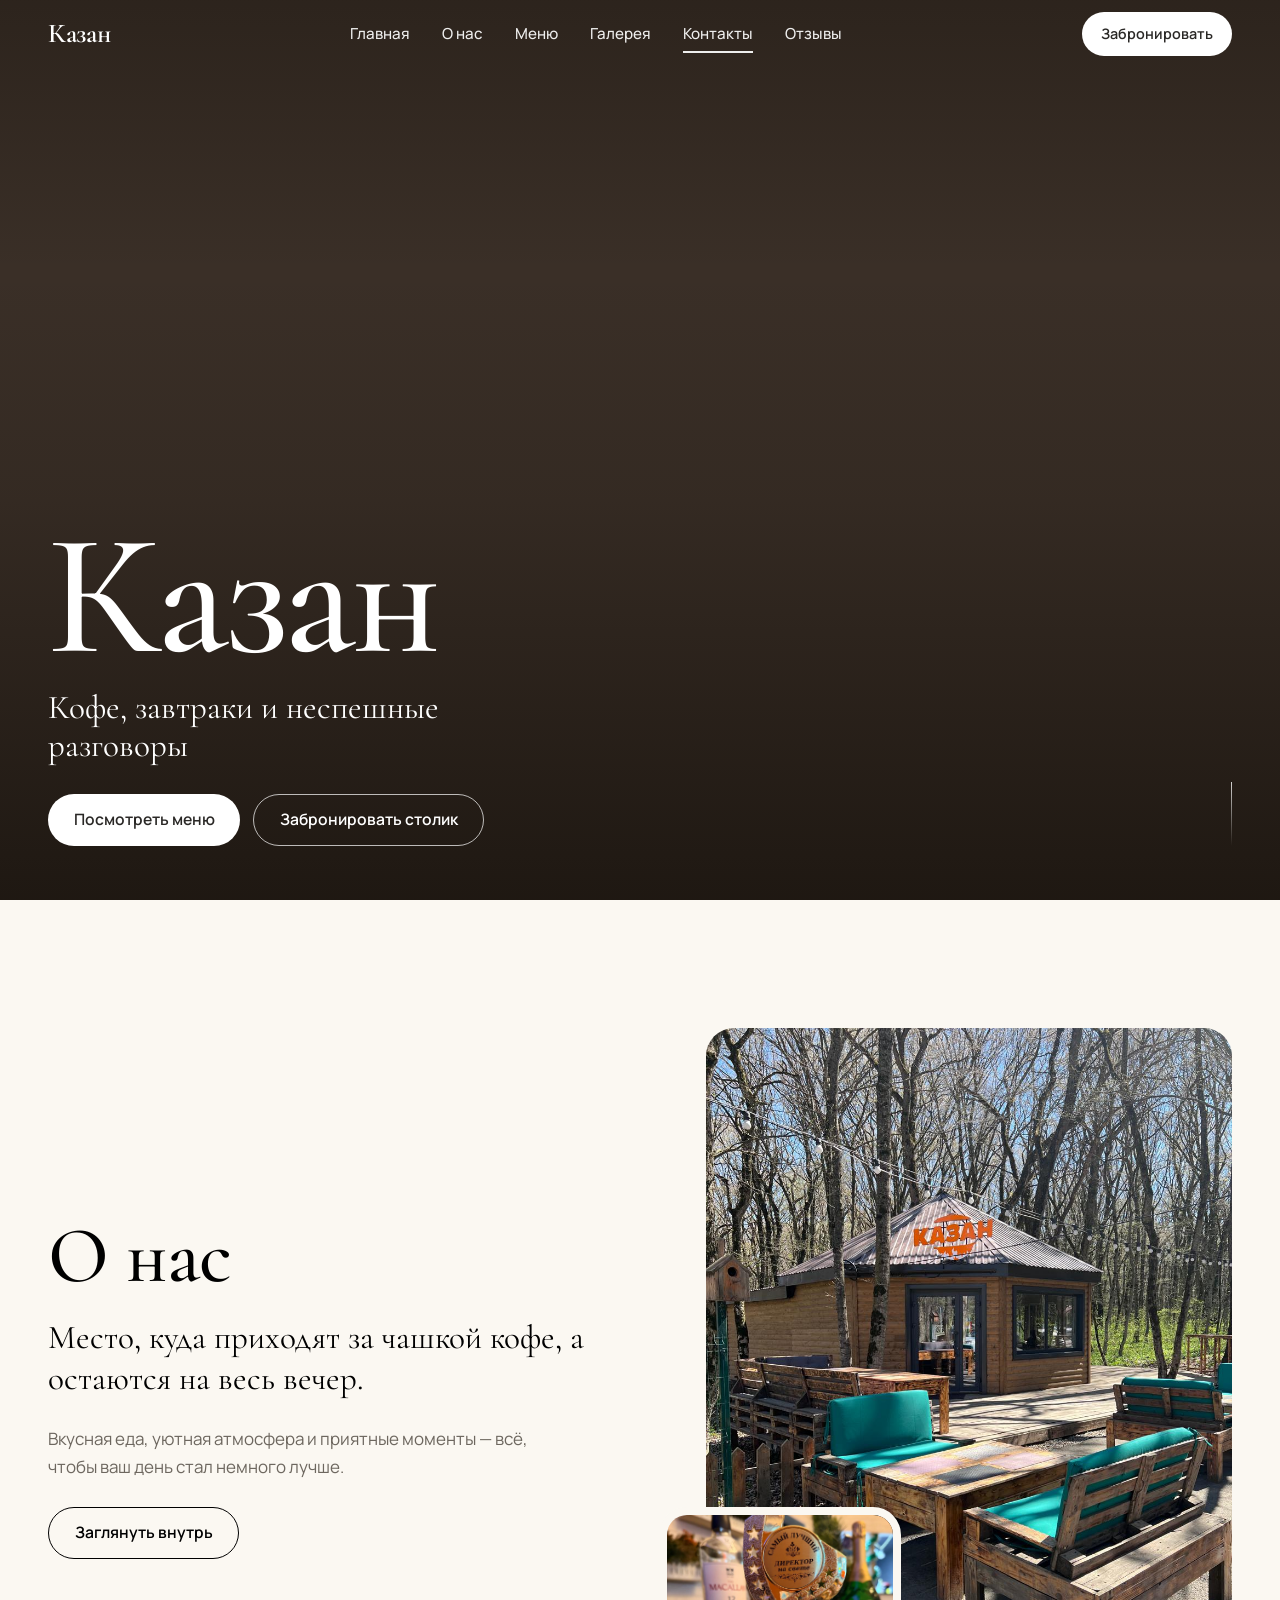
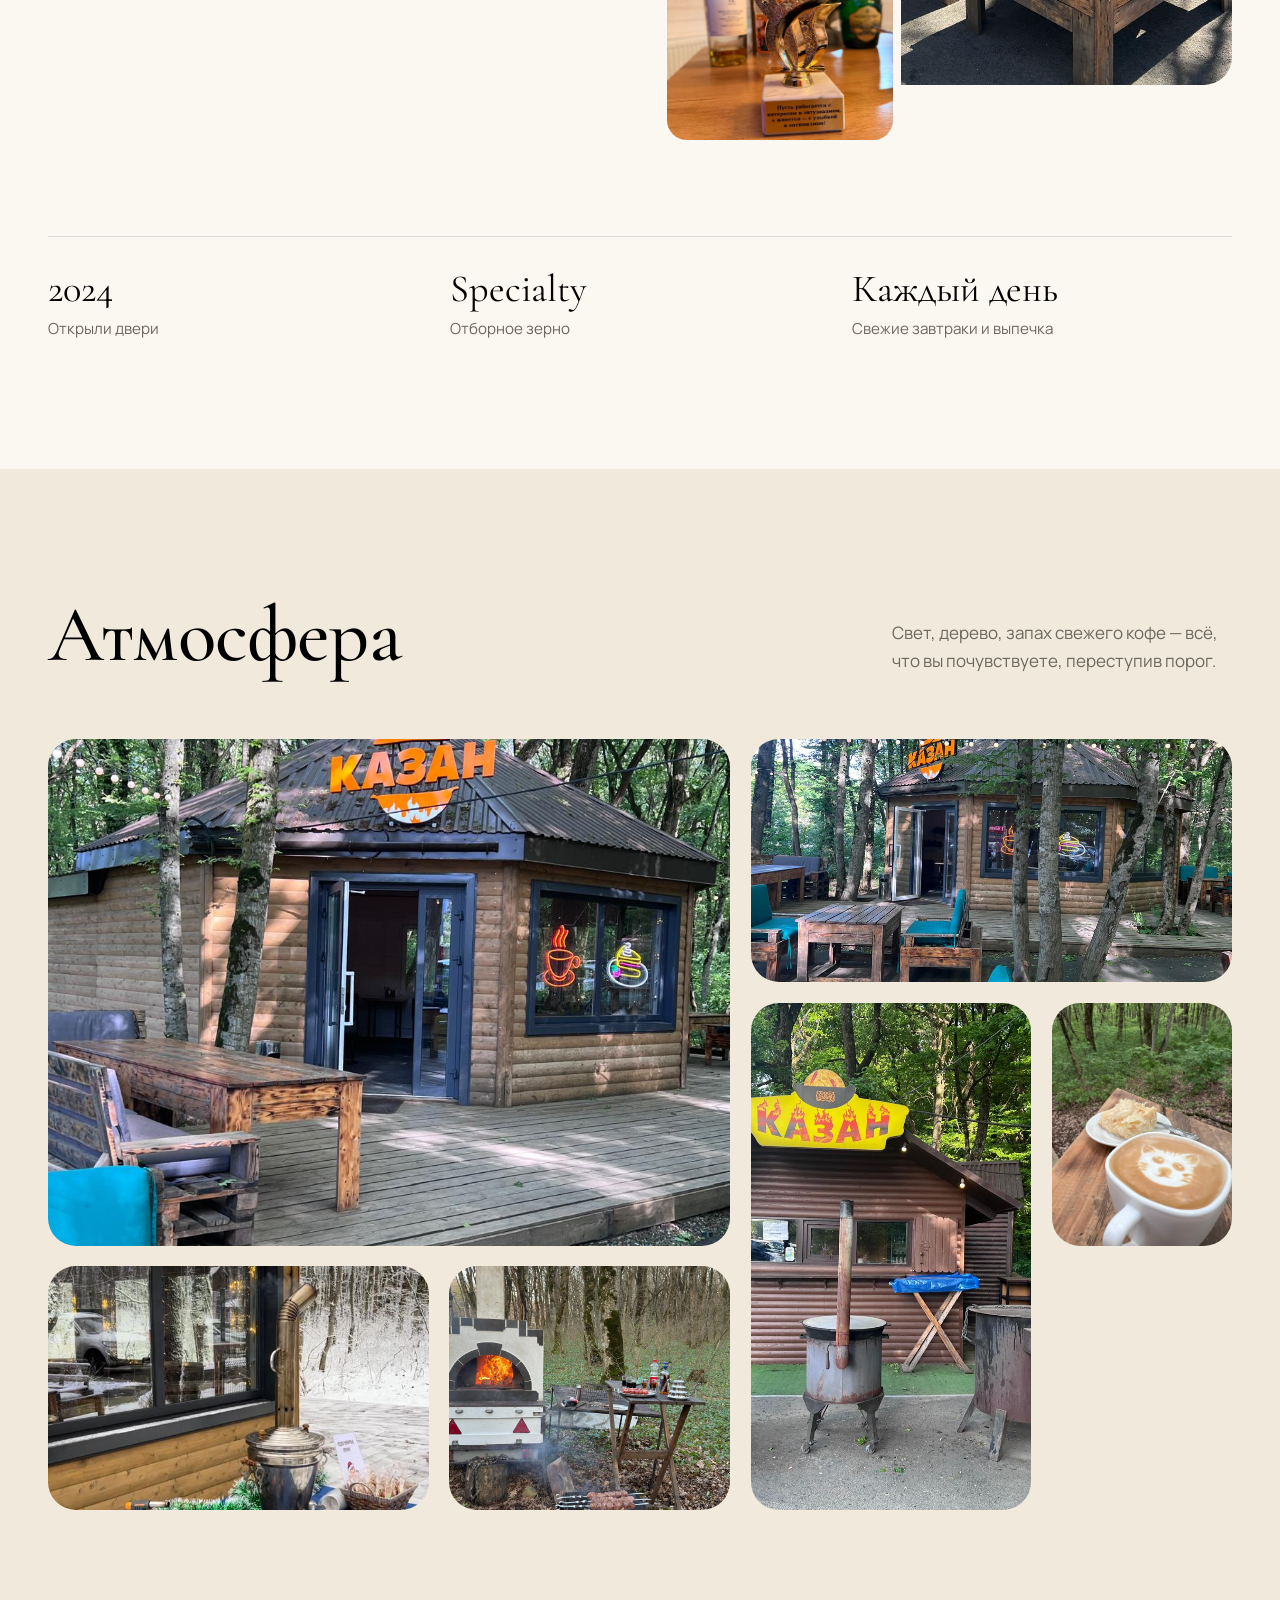
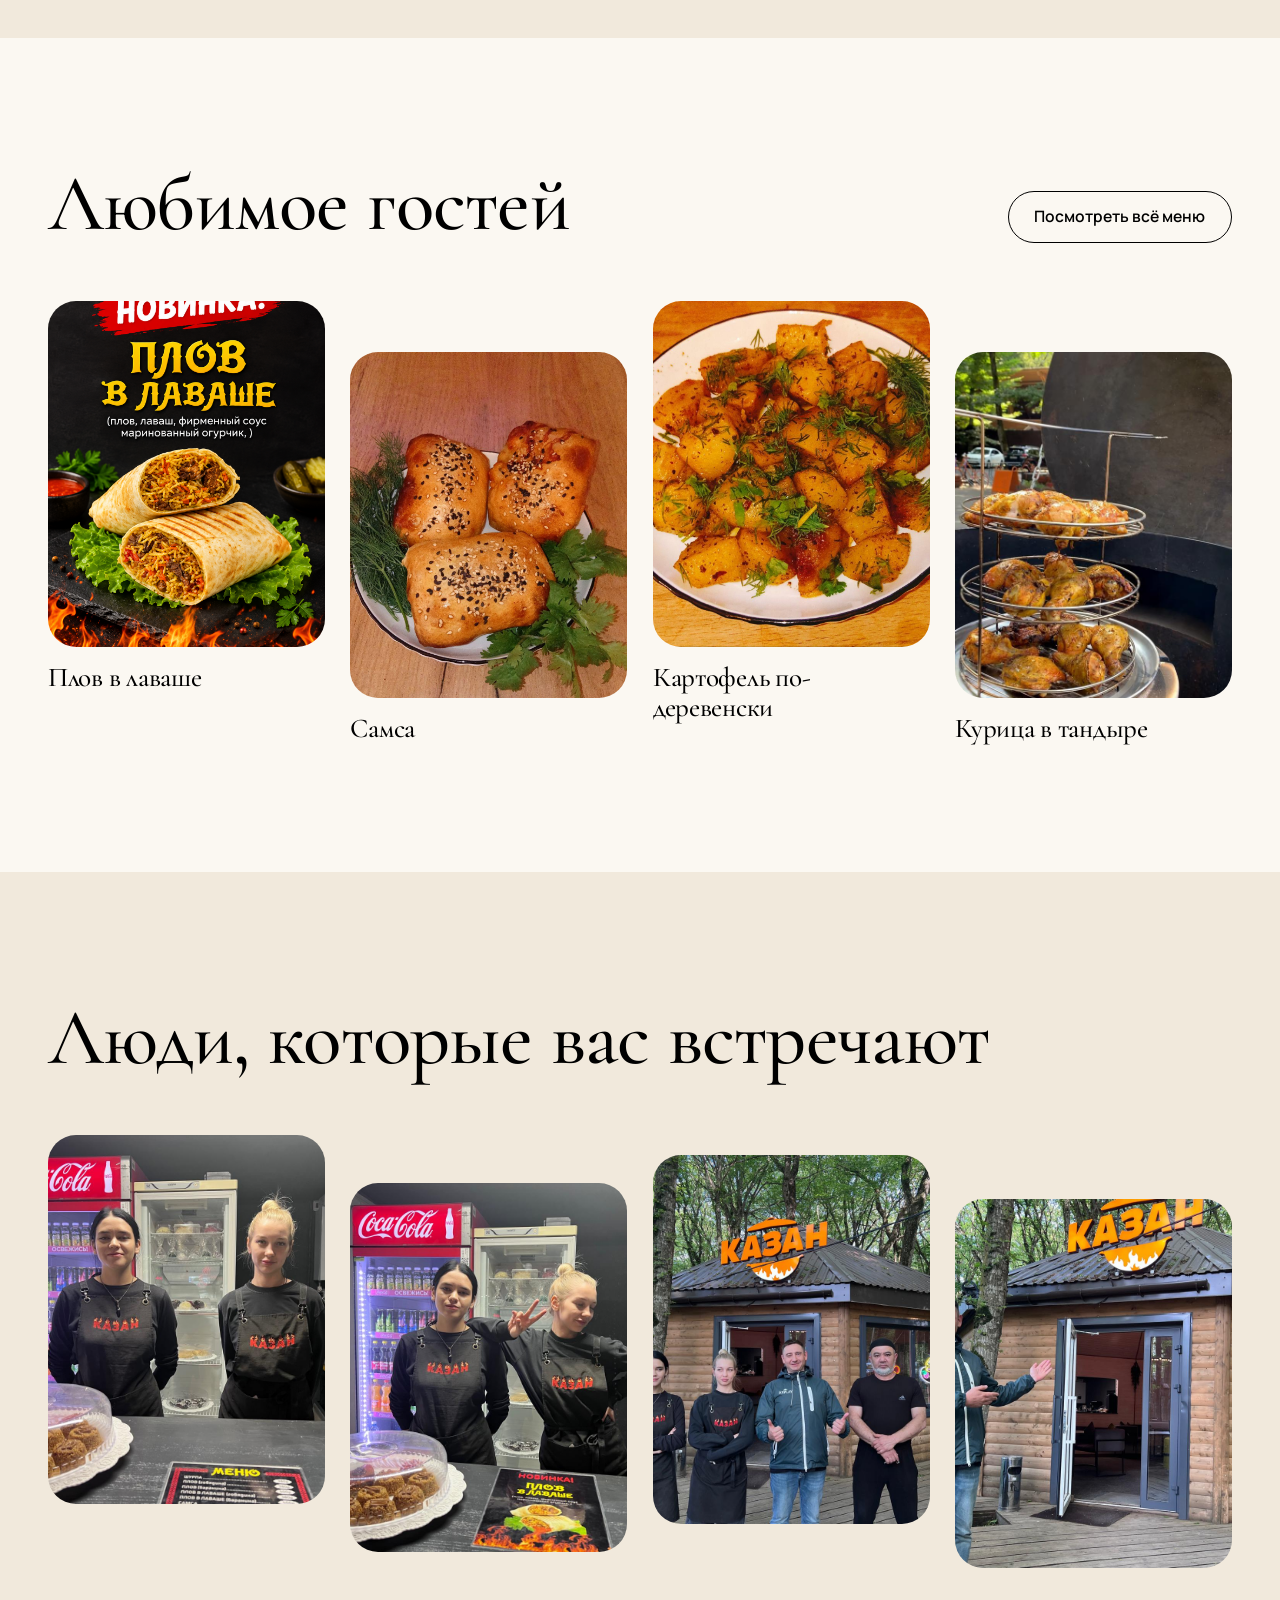
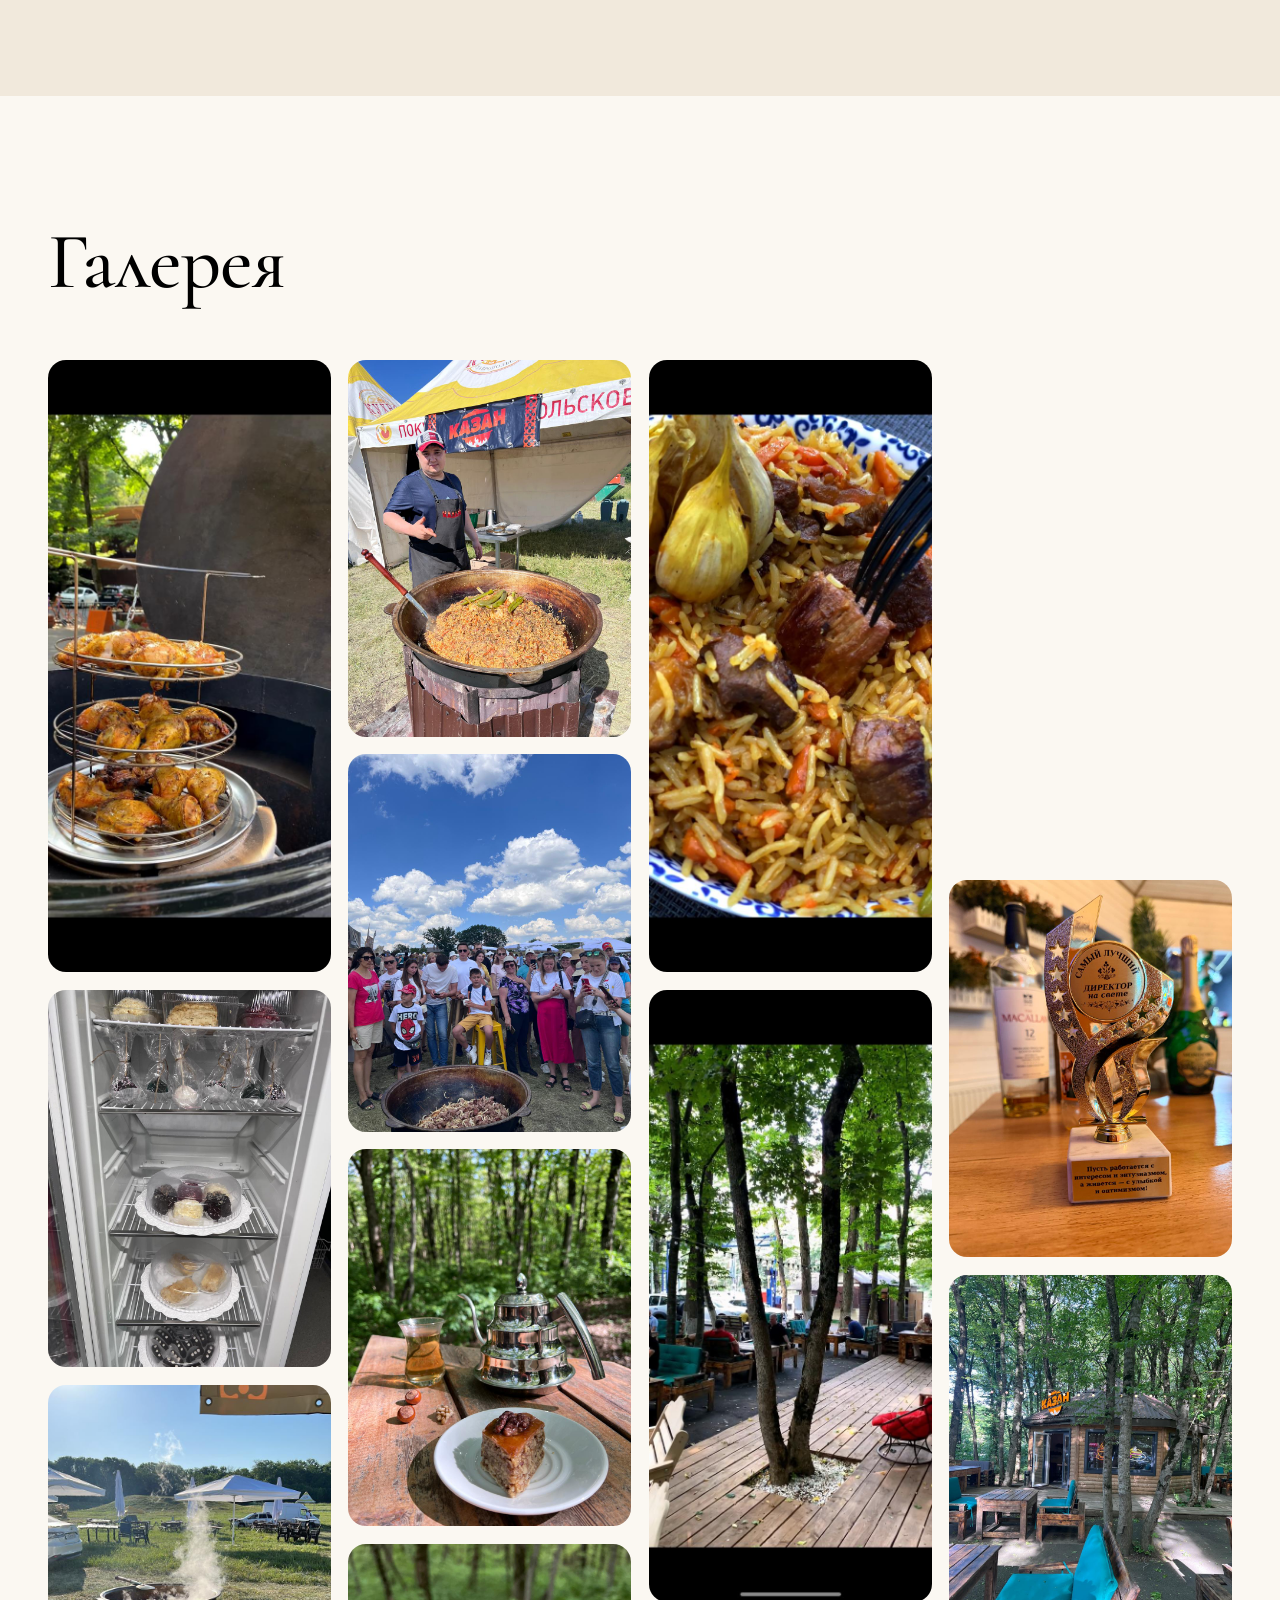
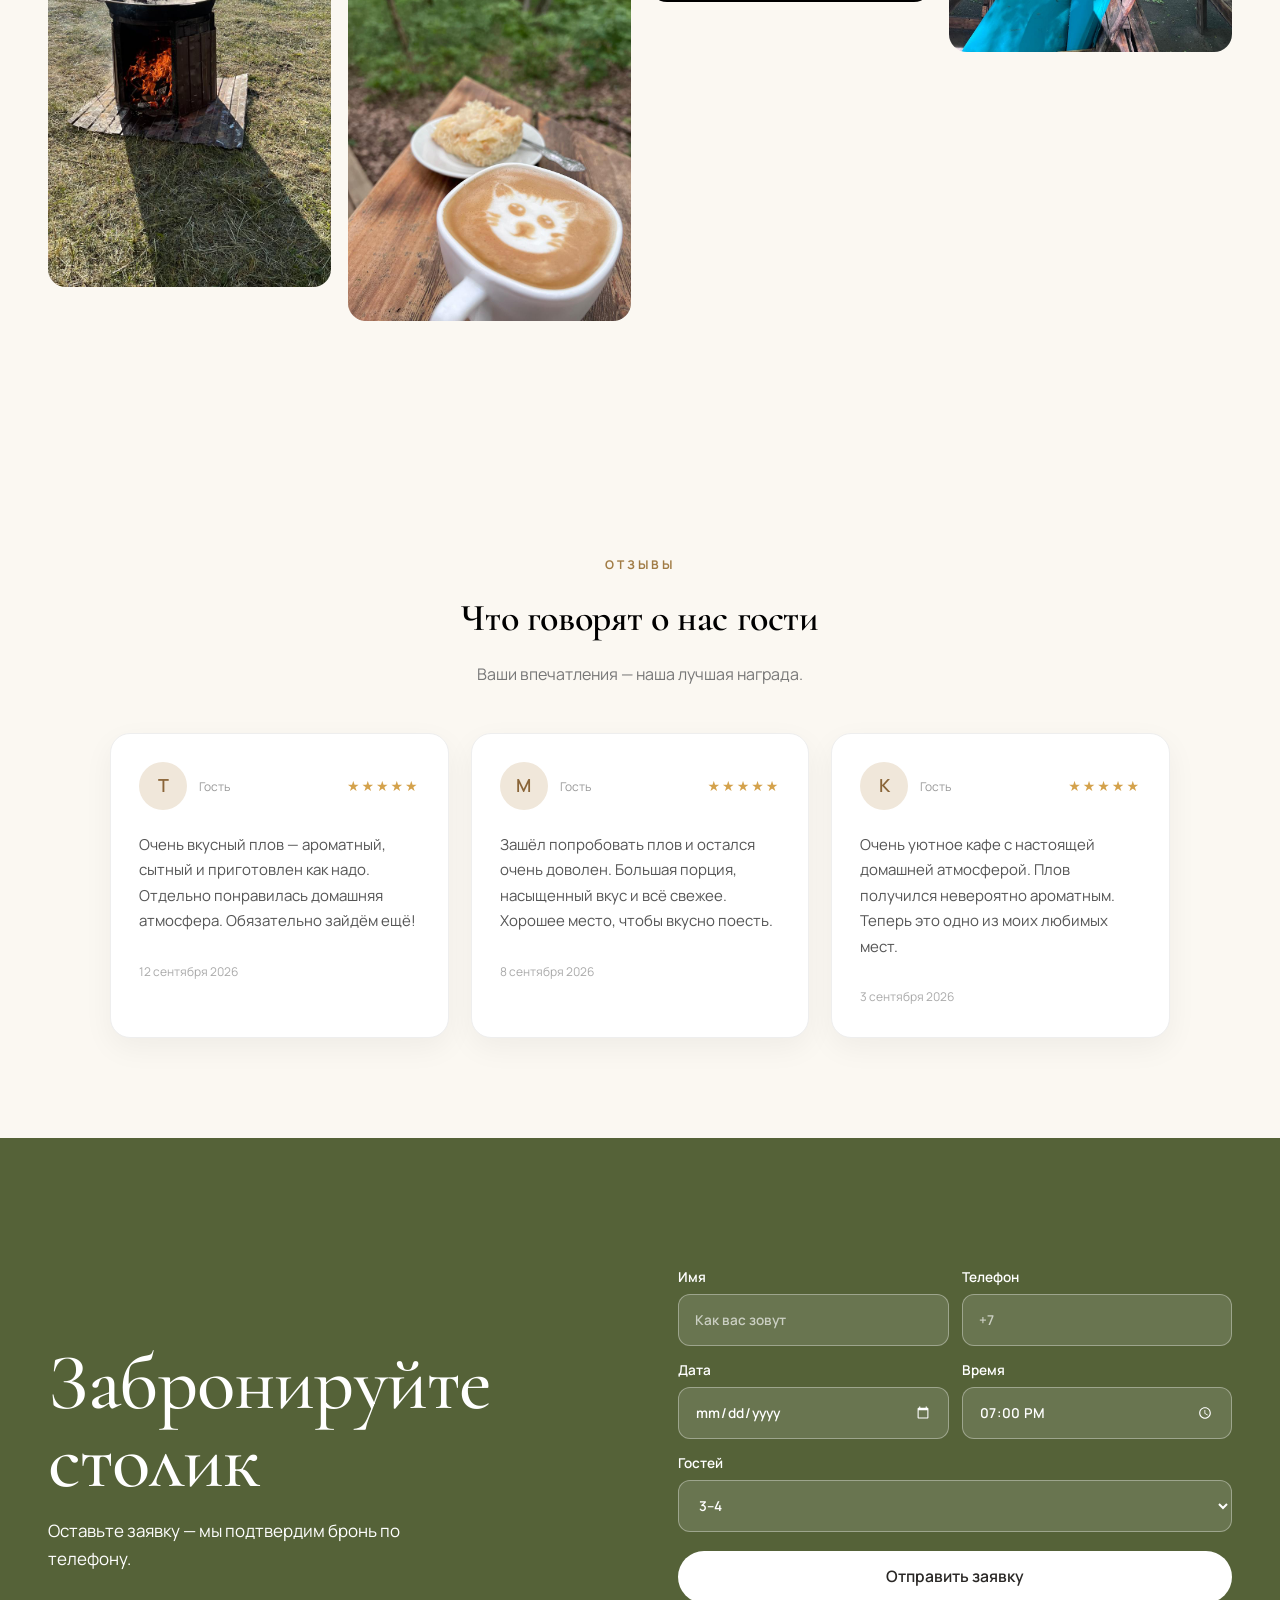
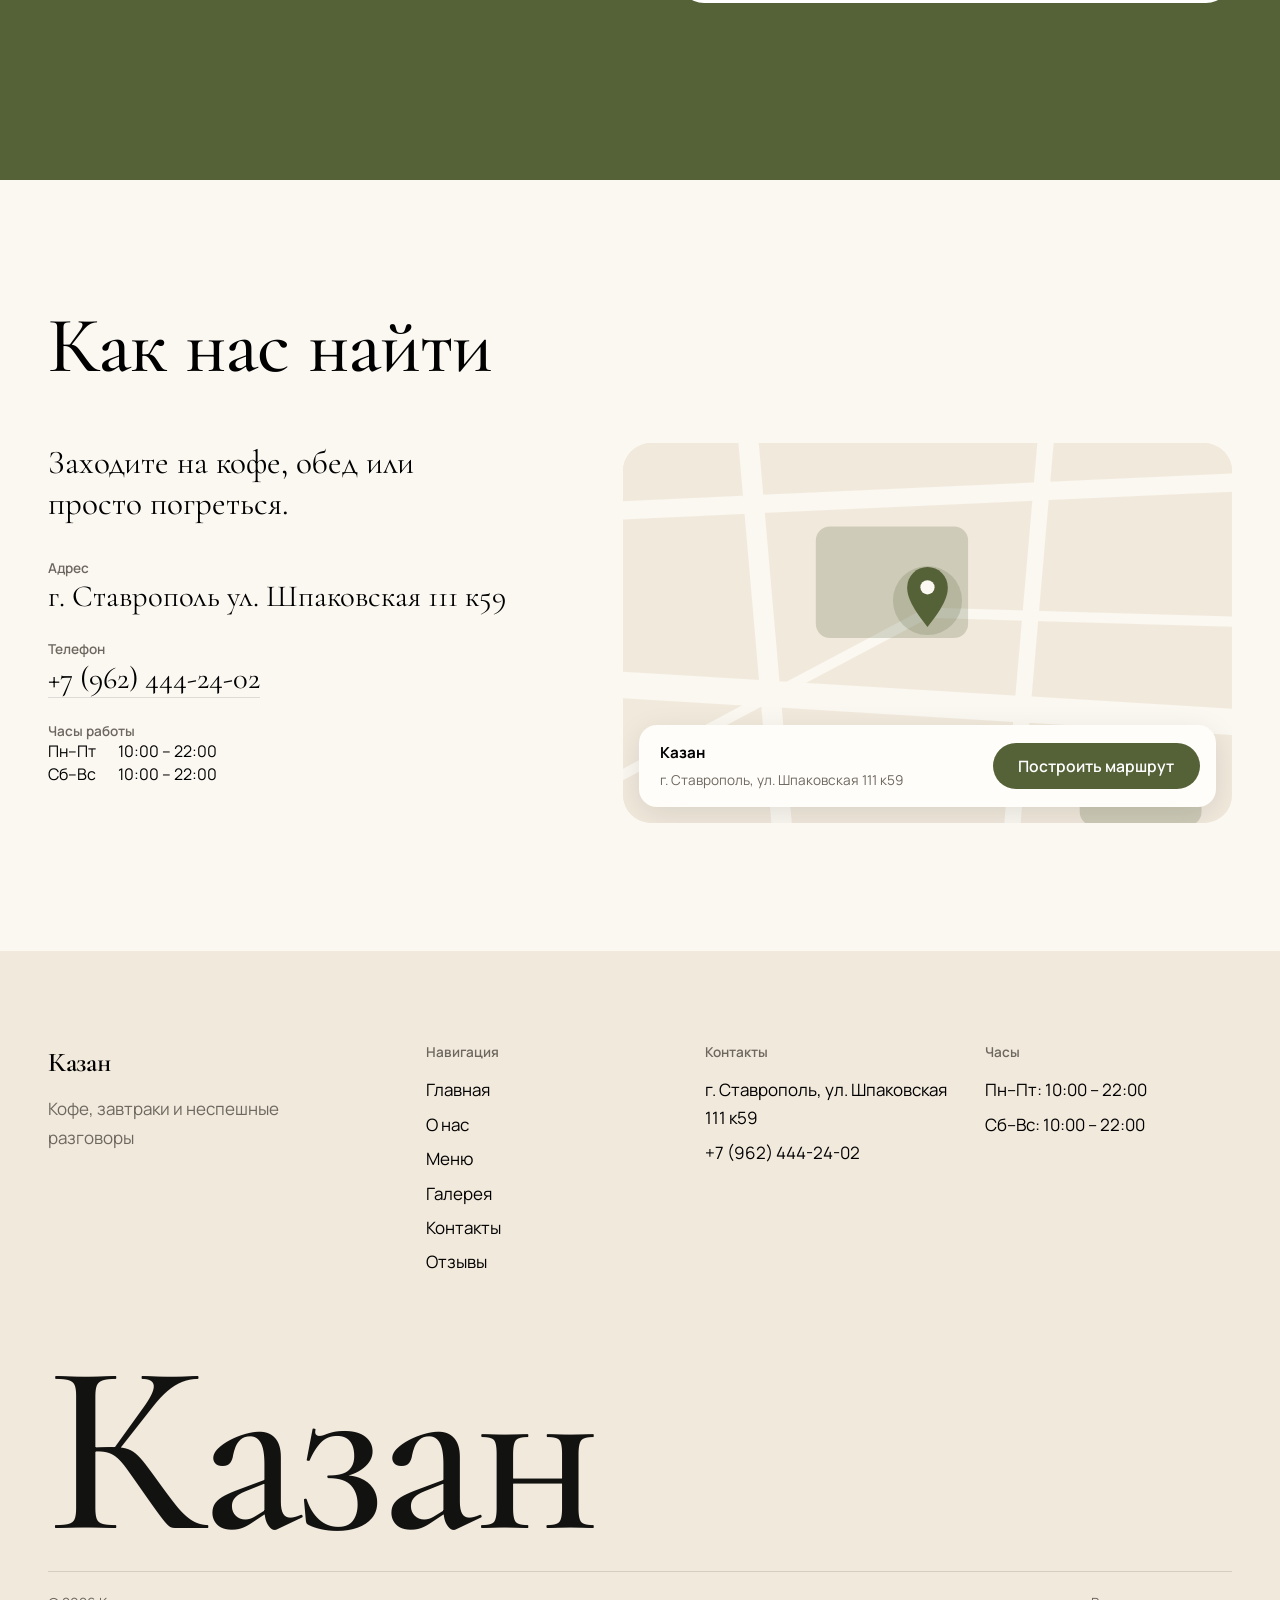
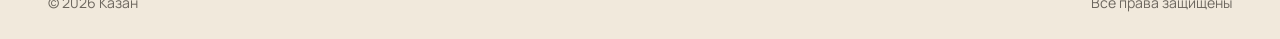
==== commit 736344f4: "Add files via upload" ====
--- a/index.html
+++ b/index.html
@@ -46,7 +46,6 @@
         <a href="#about">О нас</a>
         <a href="menu.html">Меню</a>
         <a href="#gallery">Галерея</a>
-        <a href="#video">Видео</a>
         <a href="#contacts">Контакты</a>
         <a href="#rating">Отзывы</a>
       </nav>
@@ -65,7 +64,6 @@
       <a href="#about" data-close>О нас</a>
       <a href="menu.html" data-close>Меню</a>
       <a href="#gallery" data-close>Галерея</a>
-      <a href="#video" data-close>Видео</a>
       <a href="#contacts" data-close>Контакты</a>
       <a href="#rating" data-close>Отзывы</a>
     </nav>
@@ -523,7 +521,6 @@
             <li><a href="#about">О нас</a></li>
             <li><a href="menu.html#menu">Меню</a></li>
             <li><a href="#gallery">Галерея</a></li>
-            <li><a href="#video">Видео</a></li>
             <li><a href="#contacts">Контакты</a></li>
             <li><a href="#rating">Отзывы</a></li>
           </ul>
